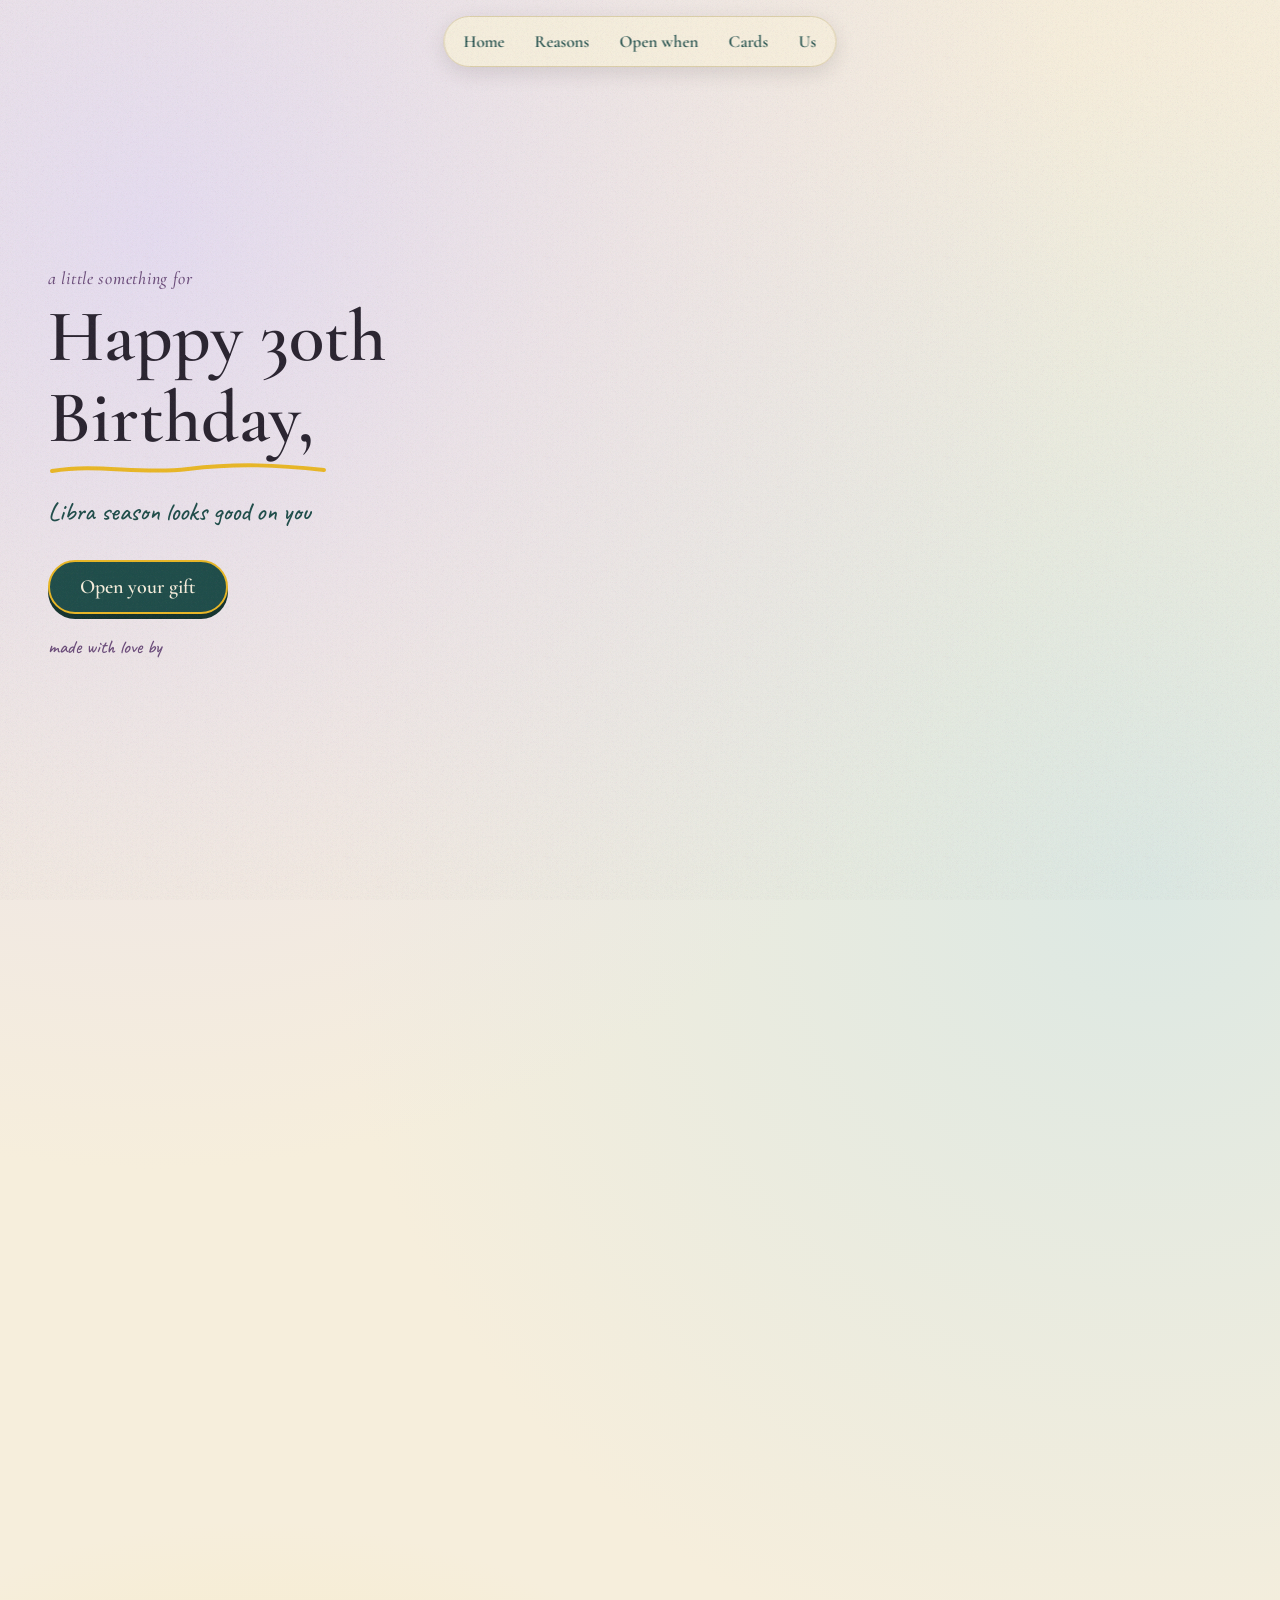
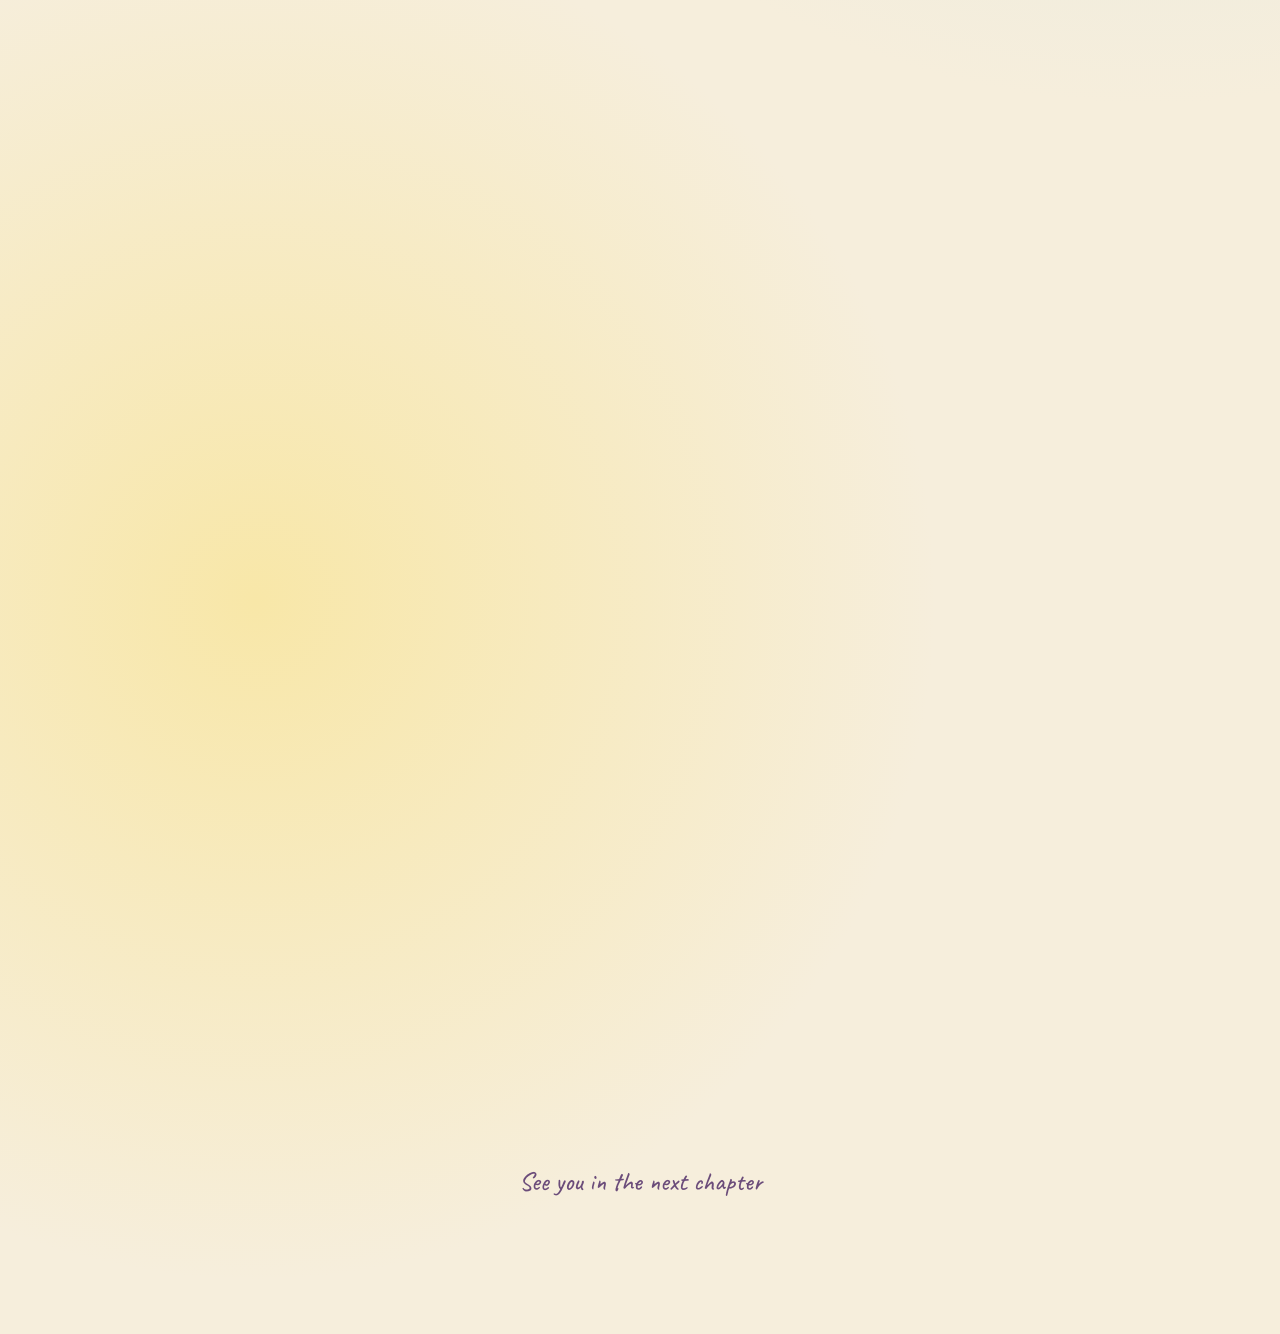
==== index.html @ 6675e7eb "uploaded index.html" ====
<!DOCTYPE html>
<html lang="en"><head><meta charset="utf-8">
<meta name="viewport" content="width=device-width,initial-scale=1,viewport-fit=cover">
<meta name="robots" content="noindex"><title>Happy 30th, Helsie</title>
<link rel="icon" href="data:image/svg+xml,<svg xmlns='http://www.w3.org/2000/svg' viewBox='0 0 10 10'><circle cx='5' cy='5' r='4' fill='%23E9B726'/><circle cx='5' cy='5' r='2' fill='%234a3320'/></svg>">
<link href="https://fonts.googleapis.com/css2?family=Caveat:wght@500;700&family=Cormorant+Garamond:ital,wght@0,500;0,600;1,500;1,600&family=Lora:ital@0;1&display=swap" rel="stylesheet">
<style>
:root{--forest:#1F4D4A;--sage:#7FA8A0;--mist:#DCE8E3;--plum:#6B4C7A;--lilac:#C9B8DA;--gold:#E9B726;--honey:#F3D77A;--parch:#F6EEDC;--ink:#2A2430}
*{box-sizing:border-box;margin:0}html{scroll-behavior:smooth}
body{font:18px/1.65 Lora,serif;color:var(--ink);overflow-x:hidden;background:radial-gradient(circle at 12% 8%,#e5dcf0 0,transparent 32%),radial-gradient(circle at 90% 30%,var(--mist) 0,transparent 35%),radial-gradient(circle at 20% 75%,#f8e7a8 0,transparent 28%),var(--parch)}
body:after{content:"";position:fixed;inset:0;pointer-events:none;z-index:60;opacity:.09;background:url("data:image/svg+xml,%3Csvg xmlns='http://www.w3.org/2000/svg' width='200' height='200'%3E%3Cfilter id='n'%3E%3CfeTurbulence baseFrequency='.8' numOctaves='2'/%3E%3C/filter%3E%3Crect width='200' height='200' filter='url(%23n)'/%3E%3C/svg%3E")}
h1,h2,h3{font-family:'Cormorant Garamond',serif;font-weight:600;line-height:1.1}
.hw{font-family:Caveat,cursive;font-weight:500}
nav{position:fixed;z-index:30;left:50%;transform:translateX(-50%);bottom:max(14px,env(safe-area-inset-bottom));display:flex;gap:2px;padding:5px;border-radius:99px;background:#f6eedcf0;backdrop-filter:blur(8px);border:1px solid #dccfa9;box-shadow:0 6px 20px #2a243022}
nav a{color:var(--forest);text-decoration:none;font:600 17px 'Cormorant Garamond',serif;padding:9px 14px;border-radius:99px;white-space:nowrap}
nav a:hover,nav a:focus-visible{background:var(--forest);color:var(--parch);outline:0}
@media(min-width:900px){nav{bottom:auto;top:16px}}
#top{position:relative;min-height:100dvh;max-width:1300px;margin:auto;padding:24px 24px 90px;display:grid;align-items:center;justify-items:center;text-align:center;overflow:hidden}
#art{height:38dvh;width:100%;order:-1;max-width:420px}#art svg{width:100%;height:100%;overflow:visible}
.txt{max-width:560px}
.cap{font:italic 500 18px 'Cormorant Garamond',serif;color:var(--plum);letter-spacing:.04em}
h1{font-size:clamp(2.1rem,6vw,4.6rem);margin:8px 0 2px}
.nm{display:block;font-style:italic;color:var(--plum);font-size:clamp(3rem,12vw,6.5rem);line-height:1}
.ul{width:min(280px,70%);height:16px;display:block;margin:2px auto 14px}.ul path{stroke:var(--gold);stroke-width:4;fill:none;stroke-linecap:round;stroke-dasharray:1;stroke-dashoffset:1;animation:dr 1.2s 1.6s forwards}
@keyframes dr{to{stroke-dashoffset:0}}
.lib{font-size:26px;color:var(--forest)}.lib svg{width:20px;vertical-align:-3px}
.btn{margin-top:26px;font:600 20px 'Cormorant Garamond',serif;background:var(--forest);color:var(--parch);border:2px solid var(--gold);border-radius:99px;padding:13px 30px;cursor:pointer;box-shadow:0 5px 0 #14332f;animation:br 3s 3s infinite}
.btn:hover{transform:translateY(-2px)}@keyframes br{50%{transform:scale(1.04)}}
.by{margin-top:18px;font-size:19px;color:var(--plum)}
@media(min-width:900px){#top{grid-template-columns:1fr 1.25fr;text-align:left;justify-items:start;padding:70px 48px 40px;gap:20px}.txt{justify-self:center}#art{order:2;height:80dvh;max-width:none}.ul{margin-left:0}}
.fu{animation:fu .9s var(--d,0s) both}@keyframes fu{from{opacity:0;transform:translateY(18px)}}
.pop{transform-box:fill-box;transform-origin:center;animation:pp .9s cubic-bezier(.3,1.5,.5,1) var(--d,0s) both}@keyframes pp{from{transform:scale(0) rotate(-40deg)}}
.sw{transform-box:fill-box;transform-origin:50% 100%;animation:sw var(--t,5s) ease-in-out var(--d2,0s) infinite alternate}@keyframes sw{from{transform:rotate(-3deg)}to{transform:rotate(3deg)}}
.ff,.pt{position:absolute;pointer-events:none}.ff{width:7px;height:7px;border-radius:50%;background:var(--gold);box-shadow:0 0 12px 4px #f3d77a;animation:ff var(--t) ease-in-out infinite}
@keyframes ff{0%,100%{transform:translate(0,0);opacity:.2}50%{transform:translate(var(--x),-60px);opacity:1}}
.pt{top:-30px;width:14px;height:14px;border-radius:50% 0;background:var(--c);animation:fl var(--t) linear var(--d) infinite}@keyframes fl{to{transform:translate(60px,110dvh) rotate(500deg)}}
section{max-width:1100px;margin:auto;padding:90px 20px 40px;scroll-margin-top:60px}
h2{font-size:clamp(2.2rem,5vw,3.6rem);text-align:center}.sub{text-align:center;color:var(--plum);margin:6px 0 30px;font-style:italic}
.rv{opacity:0;transform:translateY(20px);transition:.8s}.rv.on{opacity:1;transform:none}
.card{position:relative;background:#fbf5e6;border:1.5px solid var(--gold);border-radius:18px;box-shadow:0 8px 24px #2a243020;outline:1px dashed #6b4c7a55;outline-offset:-8px;padding:26px}
.tp:before{content:"";position:absolute;top:-11px;left:50%;width:90px;height:22px;background:#f3d77abf;transform:translateX(-50%) rotate(-3deg)}
#grid{display:grid;grid-template-columns:repeat(auto-fill,minmax(64px,1fr));gap:8px;max-width:760px;margin:auto}
.fl{position:relative;aspect-ratio:1;border:0;background:none;cursor:pointer;border-radius:50%;transition:.3s}
.fl:hover{transform:scale(1.12) rotate(6deg)}.fl svg{width:100%;height:100%;overflow:visible}
.fl i{position:absolute;right:2px;bottom:2px;font:600 12px Lora;font-style:normal;background:var(--forest);color:var(--parch);border-radius:50%;width:22px;height:22px;display:grid;place-items:center}
.fl.o{box-shadow:0 0 0 3px var(--gold);background:#f3d77a55}.gem svg{filter:drop-shadow(0 0 5px #c9b8da)}
.bar{max-width:420px;height:8px;border-radius:9px;background:#e2d6b6;margin:8px auto 28px;overflow:hidden}.bar b{display:block;height:100%;width:0;background:linear-gradient(90deg,var(--sage),var(--gold));transition:.5s}
.pr{text-align:center;font-size:24px;color:var(--forest)}
#env{display:grid;grid-template-columns:1fr 1fr;gap:22px 16px}@media(min-width:800px){#env{grid-template-columns:repeat(3,1fr);gap:30px}}
.env{position:relative;min-height:170px;border:1px solid #0002;border-radius:6px;padding:62px 12px 14px;background:var(--c);cursor:pointer;font:500 23px/1.15 Caveat;color:var(--ink);transform:rotate(var(--r));transition:.3s;box-shadow:0 6px 16px #2a243024}
.env:hover{transform:rotate(0) translateY(-5px)}.env:before{content:"";position:absolute;left:0;right:0;top:0;height:56px;background:#0000000d;clip-path:polygon(0 0,100% 0,50% 100%)}
.env em{position:absolute;left:50%;top:30px;width:34px;height:34px;margin-left:-17px;border-radius:50%;background:radial-gradient(#f0c94a,#b98a10);display:grid;place-items:center;box-shadow:0 2px 5px #0004}.env em svg{width:20px}
.env.o:after{content:"✓";position:absolute;right:10px;bottom:6px;color:var(--forest)}.env.wd{grid-column:1/-1;min-height:140px;font-size:28px}
.deck{display:flex;gap:16px;overflow-x:auto;scroll-snap-type:x mandatory;padding:10px 4px 20px}.t{flex:0 0 min(76vw,260px);height:430px;perspective:1000px;scroll-snap-align:center;cursor:pointer}
@media(min-width:1000px){.deck{display:grid;grid-template-columns:repeat(5,1fr);overflow:visible}.t:hover{transform:translateY(-8px)}}
.t{transition:.3s}.ti{position:relative;width:100%;height:100%;transition:transform .9s;transform-style:preserve-3d}.t.f .ti{transform:rotateY(180deg)}
.fa,.ba{position:absolute;inset:0;border-radius:16px;backface-visibility:hidden;display:flex;flex-direction:column;align-items:center;justify-content:center;text-align:center;padding:22px;border:2px solid var(--gold);box-shadow:0 10px 24px #2a243030}
.ba{background:var(--forest);color:var(--honey);outline:1px solid #e9b72688;outline-offset:-10px}.ba svg{width:110px}.fa{background:#fbf5e6;transform:rotateY(180deg)}
.fa small{font:italic 500 18px 'Cormorant Garamond';color:var(--plum)}.fa svg{width:96px;margin:10px 0}.fa h3{font-size:28px;color:var(--forest)}.fa p{font-size:16px;font-style:italic;margin-top:8px;line-height:1.5}
.bento{display:grid;gap:22px}@media(min-width:900px){.bento{grid-template-columns:1fr 1fr}.wide{grid-column:1/-1}}
.big{font:600 clamp(3.4rem,10vw,5rem)/1 'Cormorant Garamond';color:var(--plum)}
.st{display:grid;grid-template-columns:1fr 1fr;gap:14px}.st div{background:var(--mist);border-radius:12px;padding:14px;font-size:16px;line-height:1.4;transform:rotate(var(--r))}.st b{display:block;font:600 28px 'Cormorant Garamond';color:var(--forest)}
.tl{display:flex;align-items:flex-start;gap:12px;margin:12px 0}.tl svg{width:34px;flex:none}
.rec{display:flex;gap:20px;align-items:center}.vin{width:110px;height:110px;flex:none;border-radius:50%;background:radial-gradient(circle,var(--gold) 0 18%,#2a2430 19% 100%);box-shadow:0 0 0 4px #14332f;animation:sp 6s linear infinite}@keyframes sp{to{transform:rotate(360deg)}}
.fin{font-size:30px;line-height:1.35;color:var(--forest)}
.bd{position:fixed;inset:0;z-index:70;background:#2a243088;display:none;align-items:flex-end;justify-content:center}.bd.on{display:flex}
.sh{width:100%;max-width:560px;max-height:82dvh;overflow:auto;border-radius:22px 22px 0 0;animation:fu .4s;text-align:center;padding:34px 28px 30px}
@media(min-width:800px){.bd{align-items:center}.sh{border-radius:22px}}
.sh small{display:block;font:500 24px Caveat;color:var(--plum)}.sh p{font:600 clamp(1.5rem,4vw,2rem)/1.3 'Cormorant Garamond'}.sh .hw{font-size:28px;line-height:1.35}
.x{position:absolute;top:8px;right:12px;border:0;background:none;font-size:28px;cursor:pointer;color:var(--forest)}
.bp{position:fixed;z-index:80;width:12px;height:12px;border-radius:50% 0;pointer-events:none}
footer{text-align:center;padding:50px 20px 130px;color:var(--plum)}
button:focus-visible{outline:3px solid var(--plum);outline-offset:3px}
@media(prefers-reduced-motion:reduce){*{animation:none!important;transition:none!important}.ul path{stroke-dashoffset:0}}
</style></head><body>
<svg width="0" height="0" style="position:absolute"><defs id="df"></defs></svg>
<nav><a href="#top">Home</a><a href="#reasons">Reasons</a><a href="#open">Open when</a><a href="#cards">Cards</a><a href="#us">Us</a></nav>
<header id="top"><div id="art"></div><div class="txt">
<p class="cap fu" style="--d:1.2s">a little something for</p>
<h1 class="fu" style="--d:1.4s">Happy 30th Birthday,<span class="nm" id="nm"></span></h1>
<svg class="ul fu" style="--d:1.5s" viewBox="0 0 280 16"><path pathLength="1" d="M4 10C50 2 90 14 140 8S230 4 276 9"/></svg>
<p class="hw lib fu" style="--d:1.8s">Libra season looks good on you <svg viewBox="-50 -50 100 100"><use href="#sc" x="-50" y="-50" width="100" height="100"/></svg></p>
<button class="btn fu" style="--d:2.1s" id="go">Open your gift</button>
<p class="hw by fu" style="--d:2.4s">made with love by <span id="by"></span></p></div></header>

<section id="reasons" class="rv"><h2>30 reasons you're my favourite person</h2><p class="sub">Tap a flower. Somewhere in the garden, three little gems are hiding.</p>
<p class="pr hw" id="prog">0 of 30 found</p><div class="bar"><b id="pb"></b></div><div id="grid"></div></section>
<section id="open" class="rv"><h2>Open when…</h2><p class="sub">Little letters for different kinds of days.</p><div id="env"></div></section>
<section id="cards" class="rv"><h2>Your Libra birthday reading</h2><p class="sub">Tap a card to turn it over.</p><div class="deck" id="deck"></div></section>
<section id="us" class="rv"><h2>Us, in numbers</h2><p class="sub">A small scrapbook of how we got here.</p><div class="bento">
<div class="card tp"><p>We first spoke</p><div class="big"><span id="days">0</span></div><p>days ago</p></div>
<div class="card tp"><h3>Our story so far</h3>
<div class="tl"><svg viewBox="-50 -50 100 100"><use href="#opal" x="-50" y="-50" width="100" height="100"/></svg><p><b>Aug 4:</b> Day 1, we first spoke</p></div>
<div class="tl"><svg viewBox="-50 -50 100 100"><use href="#tour" x="-50" y="-50" width="100" height="100"/></svg><p><b>Jul 31:</b> Literally best friends</p></div></div>
<div class="card wide"><div class="st"><div style="--r:-1.5deg"><b id="hrs"></b>hours apart</div><div style="--r:1.5deg"><b>0</b>miles between us</div><div style="--r:1deg"><b>Too many</b>inside jokes to count</div><div style="--r:-1deg"><b>100%</b>likelihood we're best friends</div></div></div>
<div class="card tp"><h3>A song that reminds me of you</h3><div class="rec"><div class="vin"></div><a class="btn" id="sg" target="_blank" rel="noopener" style="text-decoration:none;margin:0;animation:none;display:inline-block">Play it</a></div></div>
<div class="card tp"><p class="hw fin" id="fm"></p></div></div></section>
<footer><p class="hw" style="font-size:26px">See you in the next chapter</p></footer>
<div class="bd" id="bd"><div class="card sh" id="sh"></div></div>

<script>
const C={friend:'Helsie',you:'Raven',met:'2025-08-04',hours:'X',song:'https://open.spotify.com/',
reasons:[`You understand my moods before I've even finished typing.`,`We've barely gone a day without talking, and I never get tired of it.`,`You make "I can't decide" sound like a personality trait, and honestly it's iconic.`,`You're the first person I want to tell everything to.`,`You turned a random online friendship into my favourite part of the day.`,`You will always have an opinion on a wine, even if you can't pick a restaurant.`,`You're spontaneous in the best way, the plans are chaos and somehow always fun.`,`You let me rant about people on moa twt without ever judging me (you join in).`,`You treat TXT news like breaking headlines, and so do I.`,`You've sat through my Taylor Swift theories and added your own.`,`You hype GD like he's your personal friend, and I love that energy.`,`You make every sweet treat feel like a celebration.`,`You show up as the same you every single day.`,`You're so bright that a bad day feels smaller around you.`,`You know when to be funny and when to just listen.`,`You make fall feel even cozier and Christmas feel earlier.`,`You're the reason I check my phone with a smile.`,`You give the best "no, you're right, they're wrong" support.`,`Shopping with you (even virtually) is a sport and you're the champion.`,`You celebrate my small wins like they're big ones.`,`You remember the little things I say.`,`You make me laugh when I'm trying to be serious.`,`You never made me feel like too much.`,`You're loyal in a way that's rare, online or offline.`,`You're proof that distance is just a number.`,`You're the friend who'd say "I'm in" before hearing the plan.`,`You love hard and it shows in everything you do.`,`You make me feel like I belong.`,`Every version of you, decisive or not, is my favourite.`,`You turned 30, and I'm so glad I get to know you at this age and every one after.`],
gems:[['opal','Fun fact: the first message you ever sent me changed my whole year.'],['tour','If you\'re reading this, you\'re probably holding a glass of wine. Cheers to you.'],['lapis','Whatever 30 looks like, I\'m still here, still texting, still yours.']],
env:[['Open when you need a laugh','Imagine us roasting someone on moa twt at 2am. Now imagine that someone reads it. You\'re welcome.'],['Open when you miss me','I\'m one message away, always. Send me a random thought, I\'ll reply with ten.'],['Open when you feel like giving up','You\'ve gotten through every hard day so far. Take a sip of something nice, breathe, and let me hype you up until you remember who you are.'],['Open on a bad day','Put on a Taylor Swift album, get a sweet treat, and tell me everything. I\'ll be right here.'],['Open when you can\'t sleep','Same. Text me. We\'ll solve nothing, but we\'ll laugh.'],['Open on your birthday','Happy 30th! You\'re getting wine, sweet treats, and a whole lot of love from me. Make a wish, and for once, decide quickly. (Okay, you have until midnight.)']],
tarot:[['I','sf','The Sunflower','You turn towards the light and bring everyone with you.'],['II','sc','The Scales','You balance every opinion, every craving, every outfit, and somehow decide nothing. We love you for it.'],['III','opal','The Opal','Rare, shimmering, and different from every angle. There\'s only one of you.'],['IV','moon','The Night Owl','The one who\'s always online when I need her, with the best late-night takes.'],['V','tour','The Best Friend','The final card. It doesn\'t need a description, you already know.']],
final:'Happy 30th birthday! Thank you for being the person who gets my moods, my rants, my fandom brain and my random 3am thoughts. I don\'t know what I did to deserve a friend like you, but I\'m so glad I said hi. Here\'s to fall, Christmas, good wine, sweet treats, and many more years of chaos with you. Love, '+'Raven'};
const $=s=>document.querySelector(s),R=(a,b)=>a+Math.random()*(b-a);
// ---- artwork symbols
let p='',q='',d='',m='',c='';
for(let i=0;i<24;i++)p+=`<path d="M0-30C15-46 13-82 0-97C-13-82-15-46 0-30Z" fill="url(#g1)" stroke="#C28E0E" stroke-width="1" transform="rotate(${i*15})"/>`;
for(let i=0;i<16;i++)q+=`<path d="M0-26C11-38 10-64 0-74C-10-64-11-38 0-26Z" fill="url(#g2)" transform="rotate(${i*22.5+11})"/>`;
for(let n=1;n<120;n++){let r=2.9*Math.sqrt(n);if(r<32)d+=`<circle cx="${r*Math.cos(n*2.39996)}" cy="${r*Math.sin(n*2.39996)}" r="1.5" fill="${n%3?'#1f130a':'#a8814a'}"/>`}
[[14,60,19],[11,42,17],[8,24,15],[5,8,13]].forEach(([k,r,s],j)=>{for(let i=0;i<k;i++){let a=i/k*6.283+j;m+=`<circle cx="${r*Math.cos(a)}" cy="${r*Math.sin(a)}" r="${s}" fill="${['#F0A21A','#E9B726','#D98A00','#F7C948'][(i+j)%4]}" stroke="#b86e00" stroke-width=".6"/>`}});
for(let i=0;i<8;i++)c+=`<path d="M0-8C-26-30-22-70-8-82L0-74L8-82C22-70 26-30 0-8Z" fill="url(#g3)" stroke="#a58bc4" stroke-width="1" transform="rotate(${i*45})"/>`;
$('#df').innerHTML=`<linearGradient id="g1" x1="0" y1="1" x2="0" y2="0"><stop offset="0" stop-color="#F3D77A"/><stop offset="1" stop-color="#E9B726"/></linearGradient><linearGradient id="g2" x1="0" y1="1" x2="0" y2="0"><stop offset="0" stop-color="#E9B726"/><stop offset="1" stop-color="#D99A00"/></linearGradient><linearGradient id="g3" x1="0" y1="1" x2="0" y2="0"><stop offset="0" stop-color="#E7D9F5"/><stop offset="1" stop-color="#C9B8DA"/></linearGradient><radialGradient id="g4"><stop offset="0" stop-color="#6B4A2B"/><stop offset="1" stop-color="#3D2A17"/></radialGradient>
<linearGradient id="go" x1="0" y1="0" x2="1" y2="1"><stop offset="0" stop-color="#fff"/><stop offset=".5" stop-color="#bfe9e2"/><stop offset="1" stop-color="#e3c9f0"/></linearGradient><linearGradient id="gt" x1="0" y1="0" x2="1" y2="1"><stop offset="0" stop-color="#ffd0e0"/><stop offset="1" stop-color="#d9578a"/></linearGradient><linearGradient id="gl" x1="0" y1="0" x2="1" y2="1"><stop offset="0" stop-color="#7d8cf0"/><stop offset="1" stop-color="#3b2a8c"/></linearGradient>
<symbol id="sf" viewBox="-100 -100 200 200" overflow="visible"><circle r="98" fill="#0002" transform="translate(4 6)" opacity=".25"/>${p}${q}<circle r="35" fill="url(#g4)"/>${d}</symbol>
<symbol id="mg" viewBox="-100 -100 200 200" overflow="visible">${m}</symbol>
<symbol id="cs" viewBox="-100 -100 200 200" overflow="visible">${c}<circle r="13" fill="#E9B726"/><circle r="6" fill="#c98f0a"/></symbol>
<symbol id="opal" viewBox="-50 -50 100 100" overflow="visible"><polygon points="0,-42 36,-21 36,21 0,42 -36,21 -36,-21" fill="url(#go)" stroke="#9bb" stroke-width="2"/><path d="M0-42V42M-36-21L36 21M36-21L-36 21" stroke="#fff" stroke-opacity=".7"/><circle cx="-10" cy="-8" r="4" fill="#f9a8d4" opacity=".7"/></symbol>
<symbol id="tour" viewBox="-50 -50 100 100" overflow="visible"><polygon points="0,-44 40,-10 0,44 -40,-10" fill="url(#gt)" stroke="#b03d6b" stroke-width="2"/><path d="M-40-10H40M0-44L-14-10L0 44L14-10Z" stroke="#fff" stroke-opacity=".6" fill="none"/></symbol>
<symbol id="lapis" viewBox="-50 -50 100 100" overflow="visible"><polygon points="-30,-30 30,-30 44,0 0,44 -44,0" fill="url(#gl)" stroke="#2a1d6b" stroke-width="2"/><path d="M-44 0H44M-30-30L-14 0L0 44L14 0L30-30" stroke="#fff" stroke-opacity=".5" fill="none"/></symbol>
<symbol id="sc" viewBox="-50 -50 100 100" overflow="visible"><path d="M0-38V34M-26 34H26M-36-26H36M-36-26L-48 4H-24ZM36-26L24 4H48Z" stroke="#E9B726" stroke-width="4" fill="none" stroke-linejoin="round" stroke-linecap="round"/></symbol>
<symbol id="moon" viewBox="-50 -50 100 100" overflow="visible"><path d="M12-40A40 40 0 1 0 40 22A32 32 0 1 1 12-40Z" fill="#F3D77A" stroke="#C28E0E" stroke-width="2"/></symbol>`;
const ic=(id,v=100)=>`<svg viewBox="-${v} -${v} ${2*v} ${2*v}"><use href="#${id}" x="-${v}" y="-${v}" width="${2*v}" height="${2*v}"/></svg>`;
// ---- text
$('#nm').textContent=C.friend;$('#by').textContent=C.you;$('#hrs').textContent=C.hours;$('#fm').textContent=C.final;$('#sg').href=C.song;document.title='Happy 30th, '+C.friend;
// ---- hero bouquet
let lv='',st='',fl='';
[[-78,1.05],[-58,1.25],[-38,1.45],[-18,1.5],[18,1.5],[38,1.45],[58,1.25],[78,1.05],[-48,.9],[48,.9]].forEach(([a,s],i)=>lv+=`<g transform="translate(250 495) rotate(${a}) scale(${s})"><g class="pop sw" style="--d:${.2+i*.05}s;--t:${5+i%3}s"><path d="M0 0C24-34 24-80 0-125C-24-80-24-34 0 0Z" fill="${['#1F4D4A','#2d6a63','#7FA8A0'][i%3]}"/><path d="M0 0V-115" stroke="#DCE8E3" stroke-opacity=".55" stroke-width="2"/></g></g>`);
const F=[['sf',250,215,215],['sf',120,300,150],['sf',385,310,160],['mg',165,105,100],['mg',345,100,96],['cs',58,205,100],['cs',445,205,104],['cs',250,62,90],['opal',215,395,46],['tour',292,400,44]];
F.forEach(([t,x,y,s],i)=>{if(i<8)st+=`<path d="M250 500Q${(250+x)/2} ${(y+500)/2} ${x} ${y}" stroke="#1F4D4A" stroke-width="5" fill="none"/>`;fl+=`<g transform="translate(${x} ${y}) scale(${s/200})"><g class="pop" style="--d:${.5+i*.13}s"><g class="sw" style="--t:${4+i%4}s;--d2:${-i}s"><use href="#${t}" x="-100" y="-100" width="200" height="200"/></g></g></g>`});
$('#art').innerHTML=`<svg viewBox="0 0 500 520">${st}${lv}${fl}<g transform="translate(450 40)"><use href="#moon" x="-24" y="-24" width="48" height="48"/></g></svg>`;
const top=$('#top');
for(let i=0;i<14;i++){let e=document.createElement('i');e.className='ff';e.style.cssText=`left:${R(3,97)}%;top:${R(8,92)}%;--t:${R(4,9)}s;--x:${R(-30,30)}px;animation-delay:${-R(0,8)}s`;top.append(e)}
for(let i=0;i<8;i++){let e=document.createElement('i');e.className='pt';e.style.cssText=`left:${R(2,98)}%;--t:${R(11,19)}s;--d:${-R(0,14)}s;--c:${['#E9B726','#F0A21A','#C9B8DA'][i%3]}`;top.append(e)}
addEventListener('mousemove',e=>{$('#art').style.transform=`translate(${(e.clientX/innerWidth-.5)*-16}px,${(e.clientY/innerHeight-.5)*-10}px)`});
// ---- modal + petals
const bd=$('#bd'),sh=$('#sh');
function show(h){sh.innerHTML='<button class="x" aria-label="Close">×</button>'+h;bd.classList.add('on');sh.querySelector('.x').focus()}
bd.onclick=e=>{if(e.target===bd||e.target.classList.contains('x'))bd.classList.remove('on')};addEventListener('keydown',e=>e.key=='Escape'&&bd.classList.remove('on'));
function burst(x,y,n=16){for(let i=0;i<n;i++){let e=document.createElement('i');e.className='bp';e.style.cssText=`left:${x}px;top:${y}px;background:${['#E9B726','#C9B8DA','#7FA8A0','#F0A21A'][i%4]}`;document.body.append(e);let a=R(0,6.28),r=R(60,150);e.animate([{transform:'none',opacity:1},{transform:`translate(${Math.cos(a)*r}px,${Math.sin(a)*r+70}px) rotate(${R(200,600)}deg)`,opacity:0}],{duration:1200,easing:'cubic-bezier(.2,.8,.3,1)'}).onfinish=()=>e.remove()}}
const mid=el=>{let b=el.getBoundingClientRect();return[b.left+b.width/2,b.top+b.height/2]};
$('#go').onclick=e=>{burst(...mid(e.target),30);setTimeout(()=>$('#reasons').scrollIntoView(),500)};
// ---- reasons
const opened=new Set;let n=0,gi=0,gf=0;
for(let i=0;i<33;i++){let b=document.createElement('button');b.className='fl';
if([8,19,27].includes(i)){let g=C.gems[gi++];b.classList.add('gem');b.setAttribute('aria-label','Hidden gem');b.innerHTML=ic(g[0],50);b.onclick=()=>{if(!b.classList.contains('o')){b.classList.add('o');gf++}burst(...mid(b),28);show(`<small>Secret gem found (${gf} of 3)</small><p>${g[1]}</p>${gf==3?'<p class="hw" style="margin-top:14px">You found all the secrets, of course you did.</p>':''}`)}}
else{let k=n++;b.setAttribute('aria-label','Reason '+(k+1));b.innerHTML=ic(['sf','mg','cs'][k%3])+`<i>${k+1}</i>`;b.onclick=()=>{b.classList.add('o');opened.add(k);$('#prog').textContent=opened.size+' of 30 found';$('#pb').style.width=opened.size/30*100+'%';burst(...mid(b),12);show(`<small>Reason ${k+1}</small><p>${C.reasons[k]}</p>${opened.size==30?'<p class="hw" style="margin-top:16px">You read all 30. That\'s 30 years, 30 reasons, 1 you.</p>':''}`)}}
$('#grid').append(b)}
// ---- envelopes
const cl=['#e4daf0','#dcebe6','#fbefc4'];
C.env.forEach(([t,msg],i)=>{let b=document.createElement('button');b.className='env'+(i==5?' wd':'');b.style.cssText=`--c:${cl[i%3]};--r:${[-1.5,1.2,-.8,1.6,-1.2,0][i]}deg`;b.innerHTML=`<em>${ic(['sf','opal','tour','sc','moon','sf'][i]=='sc'?'sc':['sf','opal','tour','sc','moon','sf'][i],i%5==3||i==4?50:100).replace('<svg','<svg')}</em>${t}`;
b.onclick=()=>{b.classList.add('o');burst(...mid(b),i==5?36:14);show(`<small>${t}</small><p class="hw" style="font-size:30px;font-weight:500;line-height:1.3">${msg}</p>`)};$('#env').append(b)});
// ---- tarot
C.tarot.forEach(([nu,sy,t,l])=>{let e=document.createElement('div');e.className='t';e.tabIndex=0;e.innerHTML=`<div class="ti"><div class="ba">${ic('sf')}<p class="hw" style="font-size:24px;margin-top:10px">♎</p></div><div class="fa"><small>${nu}</small>${ic(sy,sy=='sf'?100:50)}<h3>${t}</h3><p>${l}</p></div></div>`;e.onclick=()=>e.classList.toggle('f');e.onkeydown=k=>(k.key=='Enter'||k.key==' ')&&e.click();$('#deck').append(e)});
// ---- reveal + counter
const D=Math.max(0,Math.floor((Date.now()-new Date(C.met))/864e5));
new IntersectionObserver((es,o)=>es.forEach(x=>{if(x.isIntersecting){x.target.classList.add('on');if(x.target.id=='us'){let t0=performance.now();(function f(t){let k=Math.min(1,(t-t0)/1600);$('#days').textContent=Math.round(D*k);k<1&&requestAnimationFrame(f)})(t0)}o.unobserve(x.target)}}),{threshold:.12}).observe&&document.querySelectorAll('.rv').forEach(function(el){window._io=window._io||new IntersectionObserver((es,o)=>es.forEach(x=>{if(x.isIntersecting){x.target.classList.add('on');if(x.target.id=='us'){let t0=performance.now();(function f(t){let k=Math.min(1,(t-t0)/1600);$('#days').textContent=Math.round(D*k);k<1&&requestAnimationFrame(f)})(t0)}o.unobserve(x.target)}}),{threshold:.1});window._io.observe(el)});
</script></body></html>
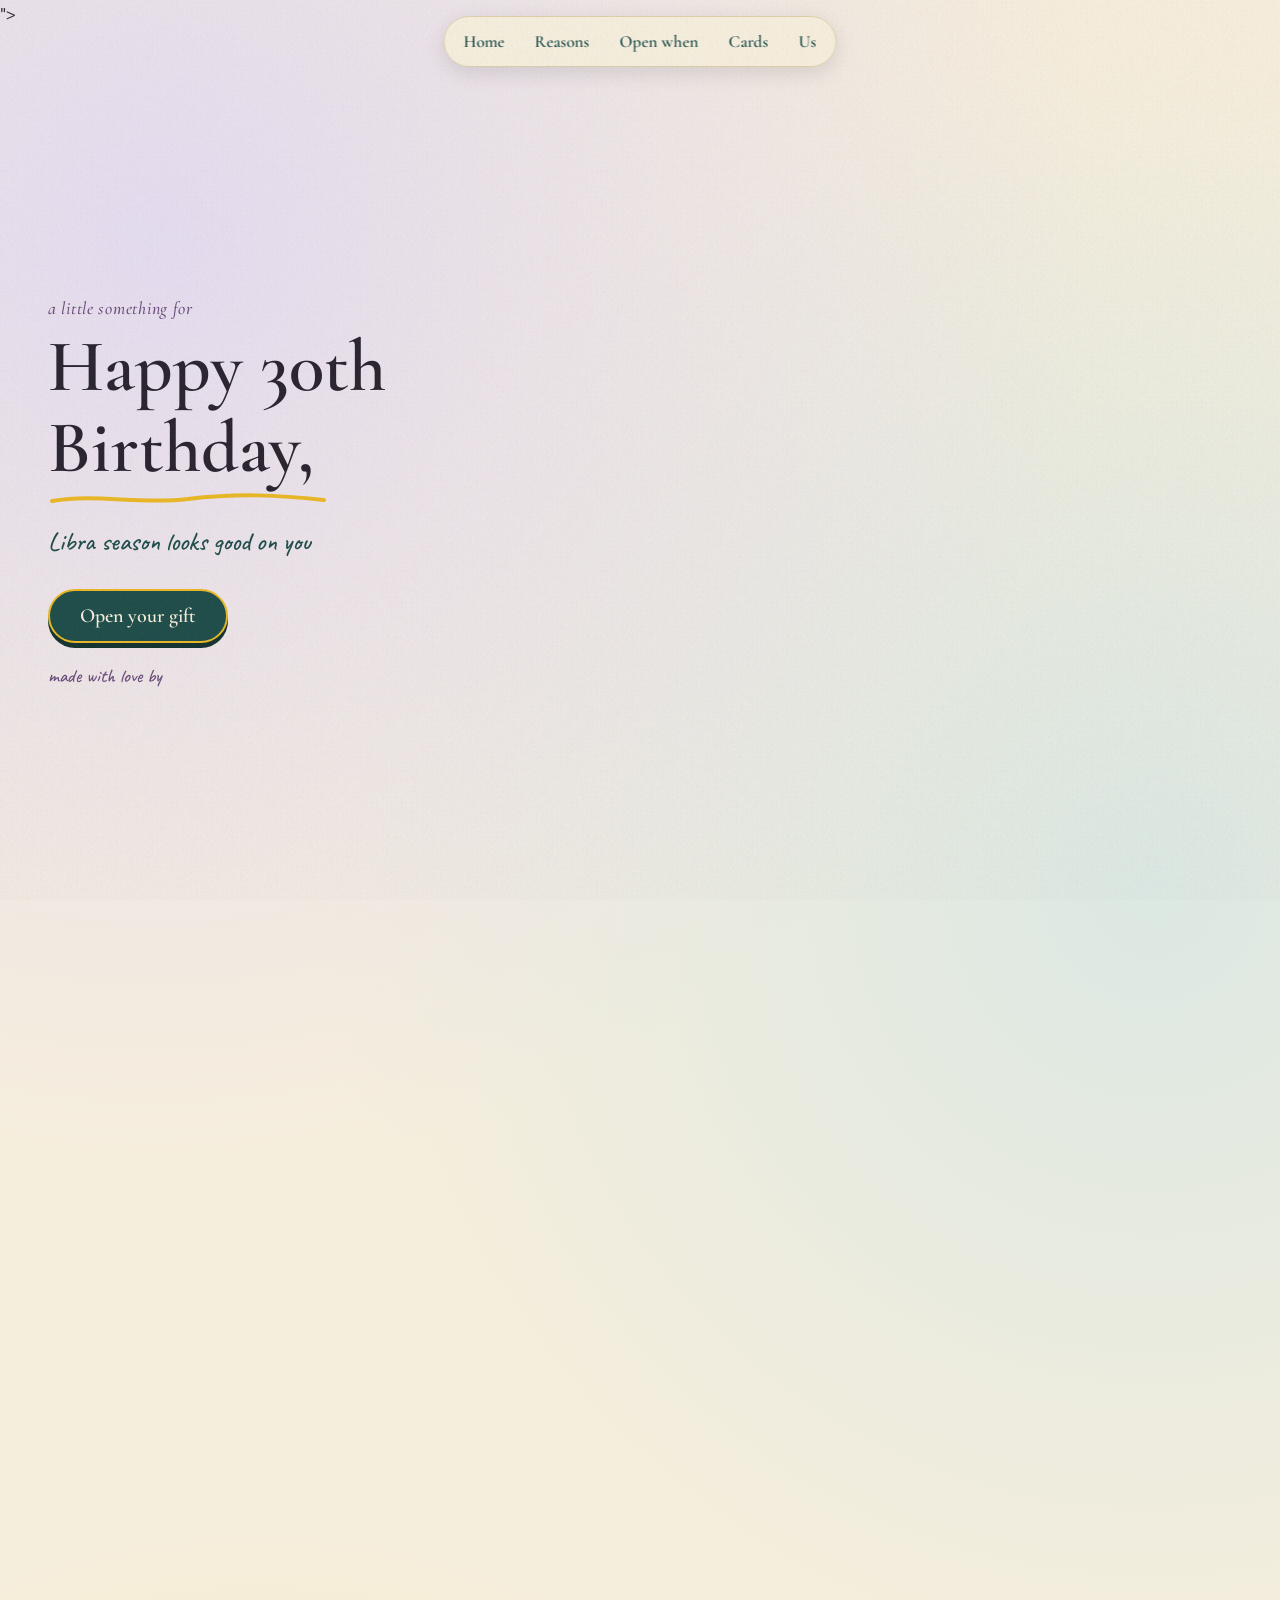
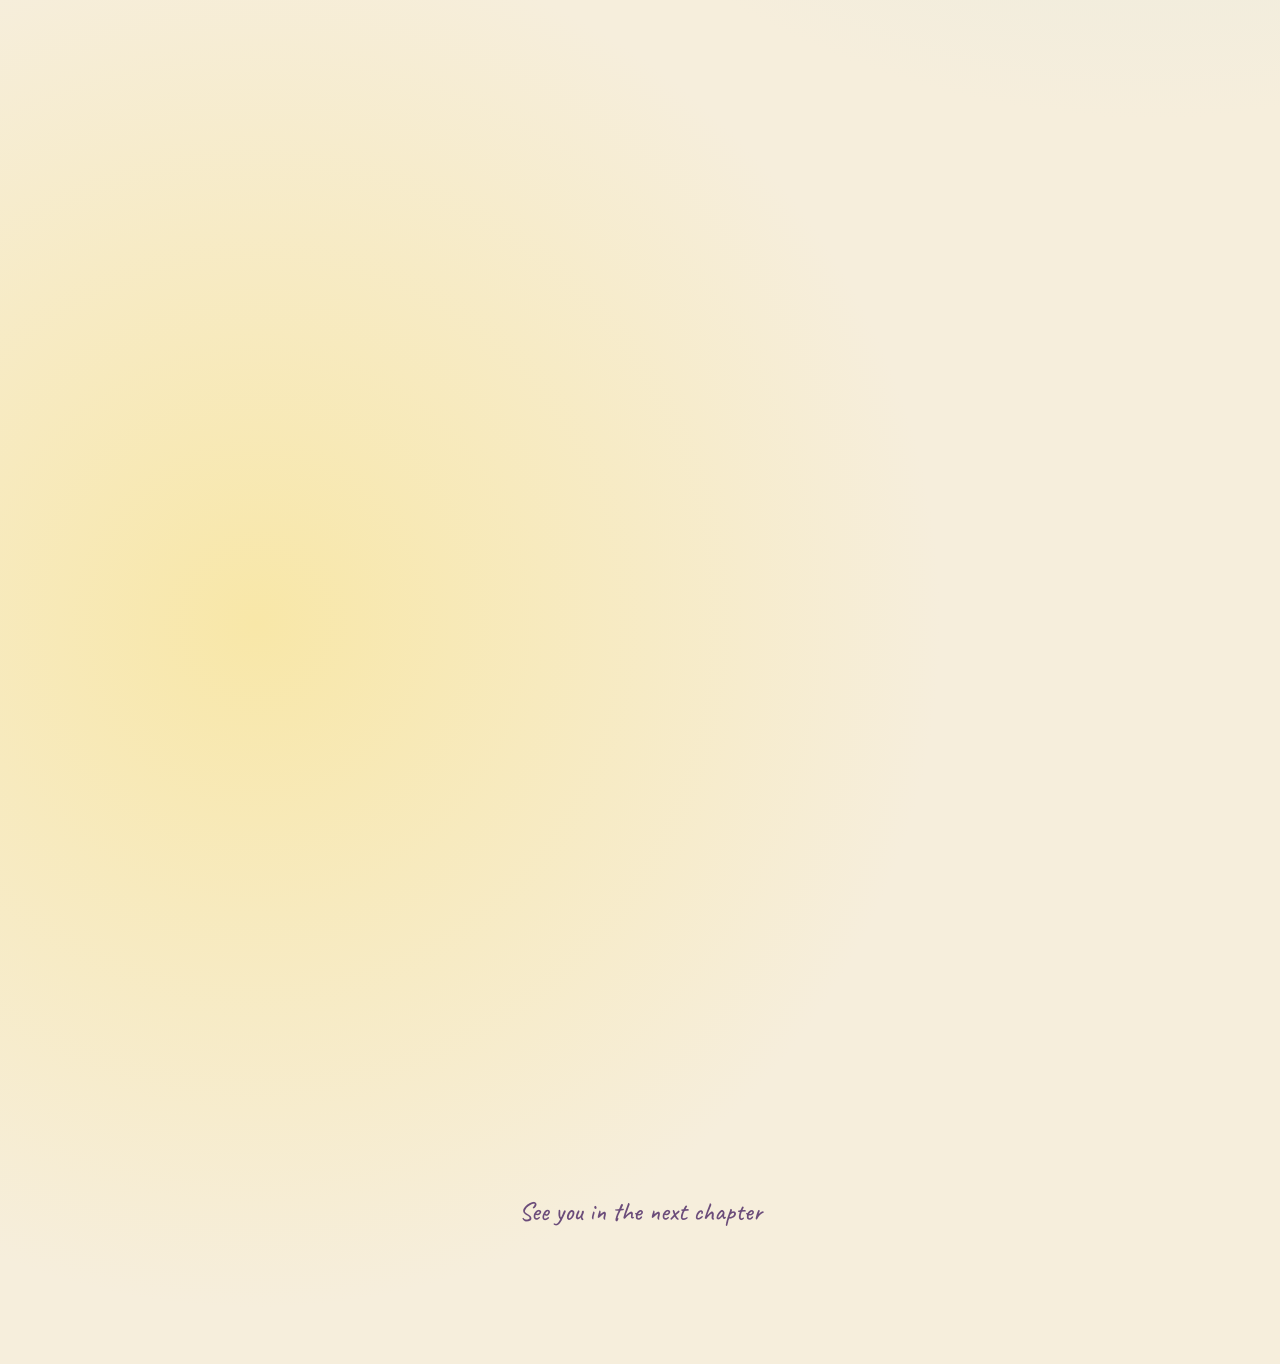
==== commit ffa76057: "Add files via upload" ====
--- a/index.html
+++ b/index.html
@@ -2,7 +2,7 @@
 <html lang="en"><head><meta charset="utf-8">
 <meta name="viewport" content="width=device-width,initial-scale=1,viewport-fit=cover">
 <meta name="robots" content="noindex"><title>Happy 30th, Helsie</title>
-<link rel="icon" href="data:image/svg+xml,<svg xmlns='http://www.w3.org/2000/svg' viewBox='0 0 10 10'><circle cx='5' cy='5' r='4' fill='%23E9B726'/><circle cx='5' cy='5' r='2' fill='%234a3320'/></svg>">
+<link rel="icon" href="/favicon.svg" type="image/svg+xml"><meta name="theme-color" content="#F6EEDC"><meta name="description" content="A little something for a very special birthday."><meta property="og:title" content="Happy 30th Birthday!"><meta property="og:description" content="Open your gift."><meta property="og:type" content="website"><circle cx='5' cy='5' r='4' fill='%23E9B726'/><circle cx='5' cy='5' r='2' fill='%234a3320'/></svg>">
 <link href="https://fonts.googleapis.com/css2?family=Caveat:wght@500;700&family=Cormorant+Garamond:ital,wght@0,500;0,600;1,500;1,600&family=Lora:ital@0;1&display=swap" rel="stylesheet">
 <style>
 :root{--forest:#1F4D4A;--sage:#7FA8A0;--mist:#DCE8E3;--plum:#6B4C7A;--lilac:#C9B8DA;--gold:#E9B726;--honey:#F3D77A;--parch:#F6EEDC;--ink:#2A2430}
@@ -157,5 +157,6 @@
 C.tarot.forEach(([nu,sy,t,l])=>{let e=document.createElement('div');e.className='t';e.tabIndex=0;e.innerHTML=`<div class="ti"><div class="ba">${ic('sf')}<p class="hw" style="font-size:24px;margin-top:10px">♎</p></div><div class="fa"><small>${nu}</small>${ic(sy,sy=='sf'?100:50)}<h3>${t}</h3><p>${l}</p></div></div>`;e.onclick=()=>e.classList.toggle('f');e.onkeydown=k=>(k.key=='Enter'||k.key==' ')&&e.click();$('#deck').append(e)});
 // ---- reveal + counter
 const D=Math.max(0,Math.floor((Date.now()-new Date(C.met))/864e5));
-new IntersectionObserver((es,o)=>es.forEach(x=>{if(x.isIntersecting){x.target.classList.add('on');if(x.target.id=='us'){let t0=performance.now();(function f(t){let k=Math.min(1,(t-t0)/1600);$('#days').textContent=Math.round(D*k);k<1&&requestAnimationFrame(f)})(t0)}o.unobserve(x.target)}}),{threshold:.12}).observe&&document.querySelectorAll('.rv').forEach(function(el){window._io=window._io||new IntersectionObserver((es,o)=>es.forEach(x=>{if(x.isIntersecting){x.target.classList.add('on');if(x.target.id=='us'){let t0=performance.now();(function f(t){let k=Math.min(1,(t-t0)/1600);$('#days').textContent=Math.round(D*k);k<1&&requestAnimationFrame(f)})(t0)}o.unobserve(x.target)}}),{threshold:.1});window._io.observe(el)});
+const io=new IntersectionObserver((es,o)=>es.forEach(x=>{if(!x.isIntersecting)return;x.target.classList.add('on');if(x.target.id=='us'){let t0=performance.now();(function f(t){let k=Math.min(1,(t-t0)/1600);$('#days').textContent=Math.round(D*k);k<1&&requestAnimationFrame(f)})(t0)}o.unobserve(x.target)}),{threshold:.1});
+document.querySelectorAll('.rv').forEach(el=>io.observe(el));
 </script></body></html>
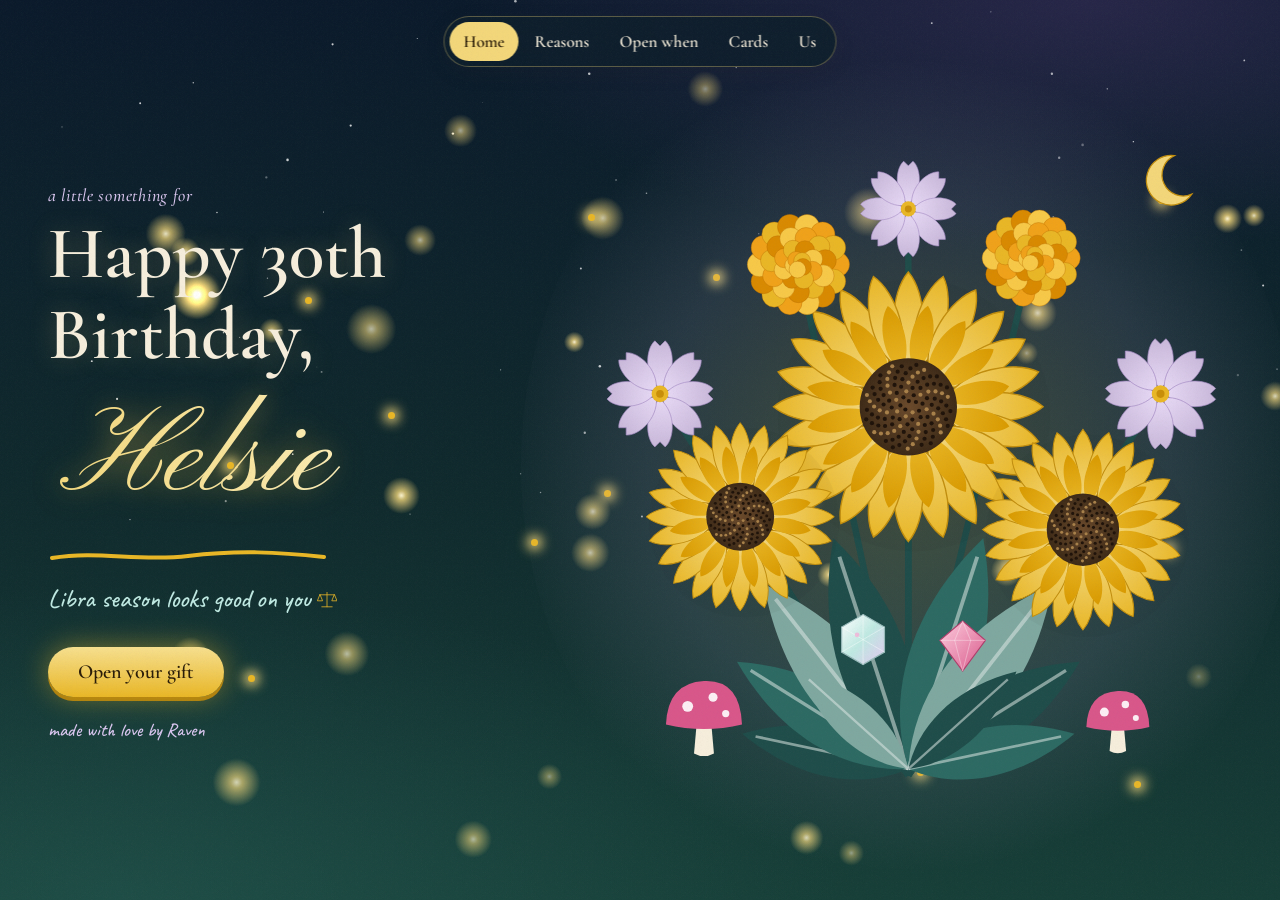
==== commit 48c7e694: "changed files" ====
--- a/index.html
+++ b/index.html
@@ -1,162 +1,20 @@
 <!DOCTYPE html>
 <html lang="en"><head><meta charset="utf-8">
 <meta name="viewport" content="width=device-width,initial-scale=1,viewport-fit=cover">
-<meta name="robots" content="noindex"><title>Happy 30th, Helsie</title>
-<link rel="icon" href="/favicon.svg" type="image/svg+xml"><meta name="theme-color" content="#F6EEDC"><meta name="description" content="A little something for a very special birthday."><meta property="og:title" content="Happy 30th Birthday!"><meta property="og:description" content="Open your gift."><meta property="og:type" content="website"><circle cx='5' cy='5' r='4' fill='%23E9B726'/><circle cx='5' cy='5' r='2' fill='%234a3320'/></svg>">
-<link href="https://fonts.googleapis.com/css2?family=Caveat:wght@500;700&family=Cormorant+Garamond:ital,wght@0,500;0,600;1,500;1,600&family=Lora:ital@0;1&display=swap" rel="stylesheet">
-<style>
-:root{--forest:#1F4D4A;--sage:#7FA8A0;--mist:#DCE8E3;--plum:#6B4C7A;--lilac:#C9B8DA;--gold:#E9B726;--honey:#F3D77A;--parch:#F6EEDC;--ink:#2A2430}
-*{box-sizing:border-box;margin:0}html{scroll-behavior:smooth}
-body{font:18px/1.65 Lora,serif;color:var(--ink);overflow-x:hidden;background:radial-gradient(circle at 12% 8%,#e5dcf0 0,transparent 32%),radial-gradient(circle at 90% 30%,var(--mist) 0,transparent 35%),radial-gradient(circle at 20% 75%,#f8e7a8 0,transparent 28%),var(--parch)}
-body:after{content:"";position:fixed;inset:0;pointer-events:none;z-index:60;opacity:.09;background:url("data:image/svg+xml,%3Csvg xmlns='http://www.w3.org/2000/svg' width='200' height='200'%3E%3Cfilter id='n'%3E%3CfeTurbulence baseFrequency='.8' numOctaves='2'/%3E%3C/filter%3E%3Crect width='200' height='200' filter='url(%23n)'/%3E%3C/svg%3E")}
-h1,h2,h3{font-family:'Cormorant Garamond',serif;font-weight:600;line-height:1.1}
-.hw{font-family:Caveat,cursive;font-weight:500}
-nav{position:fixed;z-index:30;left:50%;transform:translateX(-50%);bottom:max(14px,env(safe-area-inset-bottom));display:flex;gap:2px;padding:5px;border-radius:99px;background:#f6eedcf0;backdrop-filter:blur(8px);border:1px solid #dccfa9;box-shadow:0 6px 20px #2a243022}
-nav a{color:var(--forest);text-decoration:none;font:600 17px 'Cormorant Garamond',serif;padding:9px 14px;border-radius:99px;white-space:nowrap}
-nav a:hover,nav a:focus-visible{background:var(--forest);color:var(--parch);outline:0}
-@media(min-width:900px){nav{bottom:auto;top:16px}}
-#top{position:relative;min-height:100dvh;max-width:1300px;margin:auto;padding:24px 24px 90px;display:grid;align-items:center;justify-items:center;text-align:center;overflow:hidden}
-#art{height:38dvh;width:100%;order:-1;max-width:420px}#art svg{width:100%;height:100%;overflow:visible}
-.txt{max-width:560px}
-.cap{font:italic 500 18px 'Cormorant Garamond',serif;color:var(--plum);letter-spacing:.04em}
-h1{font-size:clamp(2.1rem,6vw,4.6rem);margin:8px 0 2px}
-.nm{display:block;font-style:italic;color:var(--plum);font-size:clamp(3rem,12vw,6.5rem);line-height:1}
-.ul{width:min(280px,70%);height:16px;display:block;margin:2px auto 14px}.ul path{stroke:var(--gold);stroke-width:4;fill:none;stroke-linecap:round;stroke-dasharray:1;stroke-dashoffset:1;animation:dr 1.2s 1.6s forwards}
-@keyframes dr{to{stroke-dashoffset:0}}
-.lib{font-size:26px;color:var(--forest)}.lib svg{width:20px;vertical-align:-3px}
-.btn{margin-top:26px;font:600 20px 'Cormorant Garamond',serif;background:var(--forest);color:var(--parch);border:2px solid var(--gold);border-radius:99px;padding:13px 30px;cursor:pointer;box-shadow:0 5px 0 #14332f;animation:br 3s 3s infinite}
-.btn:hover{transform:translateY(-2px)}@keyframes br{50%{transform:scale(1.04)}}
-.by{margin-top:18px;font-size:19px;color:var(--plum)}
-@media(min-width:900px){#top{grid-template-columns:1fr 1.25fr;text-align:left;justify-items:start;padding:70px 48px 40px;gap:20px}.txt{justify-self:center}#art{order:2;height:80dvh;max-width:none}.ul{margin-left:0}}
-.fu{animation:fu .9s var(--d,0s) both}@keyframes fu{from{opacity:0;transform:translateY(18px)}}
-.pop{transform-box:fill-box;transform-origin:center;animation:pp .9s cubic-bezier(.3,1.5,.5,1) var(--d,0s) both}@keyframes pp{from{transform:scale(0) rotate(-40deg)}}
-.sw{transform-box:fill-box;transform-origin:50% 100%;animation:sw var(--t,5s) ease-in-out var(--d2,0s) infinite alternate}@keyframes sw{from{transform:rotate(-3deg)}to{transform:rotate(3deg)}}
-.ff,.pt{position:absolute;pointer-events:none}.ff{width:7px;height:7px;border-radius:50%;background:var(--gold);box-shadow:0 0 12px 4px #f3d77a;animation:ff var(--t) ease-in-out infinite}
-@keyframes ff{0%,100%{transform:translate(0,0);opacity:.2}50%{transform:translate(var(--x),-60px);opacity:1}}
-.pt{top:-30px;width:14px;height:14px;border-radius:50% 0;background:var(--c);animation:fl var(--t) linear var(--d) infinite}@keyframes fl{to{transform:translate(60px,110dvh) rotate(500deg)}}
-section{max-width:1100px;margin:auto;padding:90px 20px 40px;scroll-margin-top:60px}
-h2{font-size:clamp(2.2rem,5vw,3.6rem);text-align:center}.sub{text-align:center;color:var(--plum);margin:6px 0 30px;font-style:italic}
-.rv{opacity:0;transform:translateY(20px);transition:.8s}.rv.on{opacity:1;transform:none}
-.card{position:relative;background:#fbf5e6;border:1.5px solid var(--gold);border-radius:18px;box-shadow:0 8px 24px #2a243020;outline:1px dashed #6b4c7a55;outline-offset:-8px;padding:26px}
-.tp:before{content:"";position:absolute;top:-11px;left:50%;width:90px;height:22px;background:#f3d77abf;transform:translateX(-50%) rotate(-3deg)}
-#grid{display:grid;grid-template-columns:repeat(auto-fill,minmax(64px,1fr));gap:8px;max-width:760px;margin:auto}
-.fl{position:relative;aspect-ratio:1;border:0;background:none;cursor:pointer;border-radius:50%;transition:.3s}
-.fl:hover{transform:scale(1.12) rotate(6deg)}.fl svg{width:100%;height:100%;overflow:visible}
-.fl i{position:absolute;right:2px;bottom:2px;font:600 12px Lora;font-style:normal;background:var(--forest);color:var(--parch);border-radius:50%;width:22px;height:22px;display:grid;place-items:center}
-.fl.o{box-shadow:0 0 0 3px var(--gold);background:#f3d77a55}.gem svg{filter:drop-shadow(0 0 5px #c9b8da)}
-.bar{max-width:420px;height:8px;border-radius:9px;background:#e2d6b6;margin:8px auto 28px;overflow:hidden}.bar b{display:block;height:100%;width:0;background:linear-gradient(90deg,var(--sage),var(--gold));transition:.5s}
-.pr{text-align:center;font-size:24px;color:var(--forest)}
-#env{display:grid;grid-template-columns:1fr 1fr;gap:22px 16px}@media(min-width:800px){#env{grid-template-columns:repeat(3,1fr);gap:30px}}
-.env{position:relative;min-height:170px;border:1px solid #0002;border-radius:6px;padding:62px 12px 14px;background:var(--c);cursor:pointer;font:500 23px/1.15 Caveat;color:var(--ink);transform:rotate(var(--r));transition:.3s;box-shadow:0 6px 16px #2a243024}
-.env:hover{transform:rotate(0) translateY(-5px)}.env:before{content:"";position:absolute;left:0;right:0;top:0;height:56px;background:#0000000d;clip-path:polygon(0 0,100% 0,50% 100%)}
-.env em{position:absolute;left:50%;top:30px;width:34px;height:34px;margin-left:-17px;border-radius:50%;background:radial-gradient(#f0c94a,#b98a10);display:grid;place-items:center;box-shadow:0 2px 5px #0004}.env em svg{width:20px}
-.env.o:after{content:"✓";position:absolute;right:10px;bottom:6px;color:var(--forest)}.env.wd{grid-column:1/-1;min-height:140px;font-size:28px}
-.deck{display:flex;gap:16px;overflow-x:auto;scroll-snap-type:x mandatory;padding:10px 4px 20px}.t{flex:0 0 min(76vw,260px);height:430px;perspective:1000px;scroll-snap-align:center;cursor:pointer}
-@media(min-width:1000px){.deck{display:grid;grid-template-columns:repeat(5,1fr);overflow:visible}.t:hover{transform:translateY(-8px)}}
-.t{transition:.3s}.ti{position:relative;width:100%;height:100%;transition:transform .9s;transform-style:preserve-3d}.t.f .ti{transform:rotateY(180deg)}
-.fa,.ba{position:absolute;inset:0;border-radius:16px;backface-visibility:hidden;display:flex;flex-direction:column;align-items:center;justify-content:center;text-align:center;padding:22px;border:2px solid var(--gold);box-shadow:0 10px 24px #2a243030}
-.ba{background:var(--forest);color:var(--honey);outline:1px solid #e9b72688;outline-offset:-10px}.ba svg{width:110px}.fa{background:#fbf5e6;transform:rotateY(180deg)}
-.fa small{font:italic 500 18px 'Cormorant Garamond';color:var(--plum)}.fa svg{width:96px;margin:10px 0}.fa h3{font-size:28px;color:var(--forest)}.fa p{font-size:16px;font-style:italic;margin-top:8px;line-height:1.5}
-.bento{display:grid;gap:22px}@media(min-width:900px){.bento{grid-template-columns:1fr 1fr}.wide{grid-column:1/-1}}
-.big{font:600 clamp(3.4rem,10vw,5rem)/1 'Cormorant Garamond';color:var(--plum)}
-.st{display:grid;grid-template-columns:1fr 1fr;gap:14px}.st div{background:var(--mist);border-radius:12px;padding:14px;font-size:16px;line-height:1.4;transform:rotate(var(--r))}.st b{display:block;font:600 28px 'Cormorant Garamond';color:var(--forest)}
-.tl{display:flex;align-items:flex-start;gap:12px;margin:12px 0}.tl svg{width:34px;flex:none}
-.rec{display:flex;gap:20px;align-items:center}.vin{width:110px;height:110px;flex:none;border-radius:50%;background:radial-gradient(circle,var(--gold) 0 18%,#2a2430 19% 100%);box-shadow:0 0 0 4px #14332f;animation:sp 6s linear infinite}@keyframes sp{to{transform:rotate(360deg)}}
-.fin{font-size:30px;line-height:1.35;color:var(--forest)}
-.bd{position:fixed;inset:0;z-index:70;background:#2a243088;display:none;align-items:flex-end;justify-content:center}.bd.on{display:flex}
-.sh{width:100%;max-width:560px;max-height:82dvh;overflow:auto;border-radius:22px 22px 0 0;animation:fu .4s;text-align:center;padding:34px 28px 30px}
-@media(min-width:800px){.bd{align-items:center}.sh{border-radius:22px}}
-.sh small{display:block;font:500 24px Caveat;color:var(--plum)}.sh p{font:600 clamp(1.5rem,4vw,2rem)/1.3 'Cormorant Garamond'}.sh .hw{font-size:28px;line-height:1.35}
-.x{position:absolute;top:8px;right:12px;border:0;background:none;font-size:28px;cursor:pointer;color:var(--forest)}
-.bp{position:fixed;z-index:80;width:12px;height:12px;border-radius:50% 0;pointer-events:none}
-footer{text-align:center;padding:50px 20px 130px;color:var(--plum)}
-button:focus-visible{outline:3px solid var(--plum);outline-offset:3px}
-@media(prefers-reduced-motion:reduce){*{animation:none!important;transition:none!important}.ul path{stroke-dashoffset:0}}
-</style></head><body>
-<svg width="0" height="0" style="position:absolute"><defs id="df"></defs></svg>
-<nav><a href="#top">Home</a><a href="#reasons">Reasons</a><a href="#open">Open when</a><a href="#cards">Cards</a><a href="#us">Us</a></nav>
-<header id="top"><div id="art"></div><div class="txt">
+<meta name="robots" content="noindex"><meta name="theme-color" content="#0b1a2b">
+<title>Happy 30th, Helsie</title><meta name="description" content="A little something for a very special birthday.">
+<meta property="og:title" content="Happy 30th Birthday!"><meta property="og:description" content="Open your gift."><meta property="og:type" content="website">
+<link rel="icon" href="favicon.svg" type="image/svg+xml">
+<link rel="preconnect" href="https://fonts.googleapis.com"><link rel="preconnect" href="https://fonts.gstatic.com" crossorigin>
+<link href="https://fonts.googleapis.com/css2?family=Pinyon+Script&family=Caveat:wght@500;700&family=Cormorant+Garamond:ital,wght@0,500;0,600;1,500;1,600&family=Lora:ital@0;1&display=swap" rel="stylesheet">
+<link rel="stylesheet" href="style.css"></head><body>
+<svg width="0" height="0" style="position:absolute" aria-hidden="true"><defs id="df"></defs></svg>
+<nav aria-label="Pages"><a href="index.html" class="on">Home</a><a href="reasons.html">Reasons</a><a href="open-when.html">Open when</a><a href="cards.html">Cards</a><a href="us.html">Us</a></nav>
+<header id="top"><div id="art" role="img" aria-label="A bouquet of sunflowers and gems under the moon"></div><div class="txt">
 <p class="cap fu" style="--d:1.2s">a little something for</p>
 <h1 class="fu" style="--d:1.4s">Happy 30th Birthday,<span class="nm" id="nm"></span></h1>
-<svg class="ul fu" style="--d:1.5s" viewBox="0 0 280 16"><path pathLength="1" d="M4 10C50 2 90 14 140 8S230 4 276 9"/></svg>
-<p class="hw lib fu" style="--d:1.8s">Libra season looks good on you <svg viewBox="-50 -50 100 100"><use href="#sc" x="-50" y="-50" width="100" height="100"/></svg></p>
+<svg class="ul fu" style="--d:1.5s" viewBox="0 0 280 16" aria-hidden="true"><path pathLength="1" d="M4 10C50 2 90 14 140 8S230 4 276 9"/></svg>
+<p class="hw lib fu" style="--d:1.8s">Libra season looks good on you <svg viewBox="-50 -50 100 100" aria-hidden="true"><use href="#sc" x="-50" y="-50" width="100" height="100"/></svg></p>
 <button class="btn fu" style="--d:2.1s" id="go">Open your gift</button>
 <p class="hw by fu" style="--d:2.4s">made with love by <span id="by"></span></p></div></header>
-
-<section id="reasons" class="rv"><h2>30 reasons you're my favourite person</h2><p class="sub">Tap a flower. Somewhere in the garden, three little gems are hiding.</p>
-<p class="pr hw" id="prog">0 of 30 found</p><div class="bar"><b id="pb"></b></div><div id="grid"></div></section>
-<section id="open" class="rv"><h2>Open when…</h2><p class="sub">Little letters for different kinds of days.</p><div id="env"></div></section>
-<section id="cards" class="rv"><h2>Your Libra birthday reading</h2><p class="sub">Tap a card to turn it over.</p><div class="deck" id="deck"></div></section>
-<section id="us" class="rv"><h2>Us, in numbers</h2><p class="sub">A small scrapbook of how we got here.</p><div class="bento">
-<div class="card tp"><p>We first spoke</p><div class="big"><span id="days">0</span></div><p>days ago</p></div>
-<div class="card tp"><h3>Our story so far</h3>
-<div class="tl"><svg viewBox="-50 -50 100 100"><use href="#opal" x="-50" y="-50" width="100" height="100"/></svg><p><b>Aug 4:</b> Day 1, we first spoke</p></div>
-<div class="tl"><svg viewBox="-50 -50 100 100"><use href="#tour" x="-50" y="-50" width="100" height="100"/></svg><p><b>Jul 31:</b> Literally best friends</p></div></div>
-<div class="card wide"><div class="st"><div style="--r:-1.5deg"><b id="hrs"></b>hours apart</div><div style="--r:1.5deg"><b>0</b>miles between us</div><div style="--r:1deg"><b>Too many</b>inside jokes to count</div><div style="--r:-1deg"><b>100%</b>likelihood we're best friends</div></div></div>
-<div class="card tp"><h3>A song that reminds me of you</h3><div class="rec"><div class="vin"></div><a class="btn" id="sg" target="_blank" rel="noopener" style="text-decoration:none;margin:0;animation:none;display:inline-block">Play it</a></div></div>
-<div class="card tp"><p class="hw fin" id="fm"></p></div></div></section>
-<footer><p class="hw" style="font-size:26px">See you in the next chapter</p></footer>
-<div class="bd" id="bd"><div class="card sh" id="sh"></div></div>
-
-<script>
-const C={friend:'Helsie',you:'Raven',met:'2025-08-04',hours:'X',song:'https://open.spotify.com/',
-reasons:[`You understand my moods before I've even finished typing.`,`We've barely gone a day without talking, and I never get tired of it.`,`You make "I can't decide" sound like a personality trait, and honestly it's iconic.`,`You're the first person I want to tell everything to.`,`You turned a random online friendship into my favourite part of the day.`,`You will always have an opinion on a wine, even if you can't pick a restaurant.`,`You're spontaneous in the best way, the plans are chaos and somehow always fun.`,`You let me rant about people on moa twt without ever judging me (you join in).`,`You treat TXT news like breaking headlines, and so do I.`,`You've sat through my Taylor Swift theories and added your own.`,`You hype GD like he's your personal friend, and I love that energy.`,`You make every sweet treat feel like a celebration.`,`You show up as the same you every single day.`,`You're so bright that a bad day feels smaller around you.`,`You know when to be funny and when to just listen.`,`You make fall feel even cozier and Christmas feel earlier.`,`You're the reason I check my phone with a smile.`,`You give the best "no, you're right, they're wrong" support.`,`Shopping with you (even virtually) is a sport and you're the champion.`,`You celebrate my small wins like they're big ones.`,`You remember the little things I say.`,`You make me laugh when I'm trying to be serious.`,`You never made me feel like too much.`,`You're loyal in a way that's rare, online or offline.`,`You're proof that distance is just a number.`,`You're the friend who'd say "I'm in" before hearing the plan.`,`You love hard and it shows in everything you do.`,`You make me feel like I belong.`,`Every version of you, decisive or not, is my favourite.`,`You turned 30, and I'm so glad I get to know you at this age and every one after.`],
-gems:[['opal','Fun fact: the first message you ever sent me changed my whole year.'],['tour','If you\'re reading this, you\'re probably holding a glass of wine. Cheers to you.'],['lapis','Whatever 30 looks like, I\'m still here, still texting, still yours.']],
-env:[['Open when you need a laugh','Imagine us roasting someone on moa twt at 2am. Now imagine that someone reads it. You\'re welcome.'],['Open when you miss me','I\'m one message away, always. Send me a random thought, I\'ll reply with ten.'],['Open when you feel like giving up','You\'ve gotten through every hard day so far. Take a sip of something nice, breathe, and let me hype you up until you remember who you are.'],['Open on a bad day','Put on a Taylor Swift album, get a sweet treat, and tell me everything. I\'ll be right here.'],['Open when you can\'t sleep','Same. Text me. We\'ll solve nothing, but we\'ll laugh.'],['Open on your birthday','Happy 30th! You\'re getting wine, sweet treats, and a whole lot of love from me. Make a wish, and for once, decide quickly. (Okay, you have until midnight.)']],
-tarot:[['I','sf','The Sunflower','You turn towards the light and bring everyone with you.'],['II','sc','The Scales','You balance every opinion, every craving, every outfit, and somehow decide nothing. We love you for it.'],['III','opal','The Opal','Rare, shimmering, and different from every angle. There\'s only one of you.'],['IV','moon','The Night Owl','The one who\'s always online when I need her, with the best late-night takes.'],['V','tour','The Best Friend','The final card. It doesn\'t need a description, you already know.']],
-final:'Happy 30th birthday! Thank you for being the person who gets my moods, my rants, my fandom brain and my random 3am thoughts. I don\'t know what I did to deserve a friend like you, but I\'m so glad I said hi. Here\'s to fall, Christmas, good wine, sweet treats, and many more years of chaos with you. Love, '+'Raven'};
-const $=s=>document.querySelector(s),R=(a,b)=>a+Math.random()*(b-a);
-// ---- artwork symbols
-let p='',q='',d='',m='',c='';
-for(let i=0;i<24;i++)p+=`<path d="M0-30C15-46 13-82 0-97C-13-82-15-46 0-30Z" fill="url(#g1)" stroke="#C28E0E" stroke-width="1" transform="rotate(${i*15})"/>`;
-for(let i=0;i<16;i++)q+=`<path d="M0-26C11-38 10-64 0-74C-10-64-11-38 0-26Z" fill="url(#g2)" transform="rotate(${i*22.5+11})"/>`;
-for(let n=1;n<120;n++){let r=2.9*Math.sqrt(n);if(r<32)d+=`<circle cx="${r*Math.cos(n*2.39996)}" cy="${r*Math.sin(n*2.39996)}" r="1.5" fill="${n%3?'#1f130a':'#a8814a'}"/>`}
-[[14,60,19],[11,42,17],[8,24,15],[5,8,13]].forEach(([k,r,s],j)=>{for(let i=0;i<k;i++){let a=i/k*6.283+j;m+=`<circle cx="${r*Math.cos(a)}" cy="${r*Math.sin(a)}" r="${s}" fill="${['#F0A21A','#E9B726','#D98A00','#F7C948'][(i+j)%4]}" stroke="#b86e00" stroke-width=".6"/>`}});
-for(let i=0;i<8;i++)c+=`<path d="M0-8C-26-30-22-70-8-82L0-74L8-82C22-70 26-30 0-8Z" fill="url(#g3)" stroke="#a58bc4" stroke-width="1" transform="rotate(${i*45})"/>`;
-$('#df').innerHTML=`<linearGradient id="g1" x1="0" y1="1" x2="0" y2="0"><stop offset="0" stop-color="#F3D77A"/><stop offset="1" stop-color="#E9B726"/></linearGradient><linearGradient id="g2" x1="0" y1="1" x2="0" y2="0"><stop offset="0" stop-color="#E9B726"/><stop offset="1" stop-color="#D99A00"/></linearGradient><linearGradient id="g3" x1="0" y1="1" x2="0" y2="0"><stop offset="0" stop-color="#E7D9F5"/><stop offset="1" stop-color="#C9B8DA"/></linearGradient><radialGradient id="g4"><stop offset="0" stop-color="#6B4A2B"/><stop offset="1" stop-color="#3D2A17"/></radialGradient>
-<linearGradient id="go" x1="0" y1="0" x2="1" y2="1"><stop offset="0" stop-color="#fff"/><stop offset=".5" stop-color="#bfe9e2"/><stop offset="1" stop-color="#e3c9f0"/></linearGradient><linearGradient id="gt" x1="0" y1="0" x2="1" y2="1"><stop offset="0" stop-color="#ffd0e0"/><stop offset="1" stop-color="#d9578a"/></linearGradient><linearGradient id="gl" x1="0" y1="0" x2="1" y2="1"><stop offset="0" stop-color="#7d8cf0"/><stop offset="1" stop-color="#3b2a8c"/></linearGradient>
-<symbol id="sf" viewBox="-100 -100 200 200" overflow="visible"><circle r="98" fill="#0002" transform="translate(4 6)" opacity=".25"/>${p}${q}<circle r="35" fill="url(#g4)"/>${d}</symbol>
-<symbol id="mg" viewBox="-100 -100 200 200" overflow="visible">${m}</symbol>
-<symbol id="cs" viewBox="-100 -100 200 200" overflow="visible">${c}<circle r="13" fill="#E9B726"/><circle r="6" fill="#c98f0a"/></symbol>
-<symbol id="opal" viewBox="-50 -50 100 100" overflow="visible"><polygon points="0,-42 36,-21 36,21 0,42 -36,21 -36,-21" fill="url(#go)" stroke="#9bb" stroke-width="2"/><path d="M0-42V42M-36-21L36 21M36-21L-36 21" stroke="#fff" stroke-opacity=".7"/><circle cx="-10" cy="-8" r="4" fill="#f9a8d4" opacity=".7"/></symbol>
-<symbol id="tour" viewBox="-50 -50 100 100" overflow="visible"><polygon points="0,-44 40,-10 0,44 -40,-10" fill="url(#gt)" stroke="#b03d6b" stroke-width="2"/><path d="M-40-10H40M0-44L-14-10L0 44L14-10Z" stroke="#fff" stroke-opacity=".6" fill="none"/></symbol>
-<symbol id="lapis" viewBox="-50 -50 100 100" overflow="visible"><polygon points="-30,-30 30,-30 44,0 0,44 -44,0" fill="url(#gl)" stroke="#2a1d6b" stroke-width="2"/><path d="M-44 0H44M-30-30L-14 0L0 44L14 0L30-30" stroke="#fff" stroke-opacity=".5" fill="none"/></symbol>
-<symbol id="sc" viewBox="-50 -50 100 100" overflow="visible"><path d="M0-38V34M-26 34H26M-36-26H36M-36-26L-48 4H-24ZM36-26L24 4H48Z" stroke="#E9B726" stroke-width="4" fill="none" stroke-linejoin="round" stroke-linecap="round"/></symbol>
-<symbol id="moon" viewBox="-50 -50 100 100" overflow="visible"><path d="M12-40A40 40 0 1 0 40 22A32 32 0 1 1 12-40Z" fill="#F3D77A" stroke="#C28E0E" stroke-width="2"/></symbol>`;
-const ic=(id,v=100)=>`<svg viewBox="-${v} -${v} ${2*v} ${2*v}"><use href="#${id}" x="-${v}" y="-${v}" width="${2*v}" height="${2*v}"/></svg>`;
-// ---- text
-$('#nm').textContent=C.friend;$('#by').textContent=C.you;$('#hrs').textContent=C.hours;$('#fm').textContent=C.final;$('#sg').href=C.song;document.title='Happy 30th, '+C.friend;
-// ---- hero bouquet
-let lv='',st='',fl='';
-[[-78,1.05],[-58,1.25],[-38,1.45],[-18,1.5],[18,1.5],[38,1.45],[58,1.25],[78,1.05],[-48,.9],[48,.9]].forEach(([a,s],i)=>lv+=`<g transform="translate(250 495) rotate(${a}) scale(${s})"><g class="pop sw" style="--d:${.2+i*.05}s;--t:${5+i%3}s"><path d="M0 0C24-34 24-80 0-125C-24-80-24-34 0 0Z" fill="${['#1F4D4A','#2d6a63','#7FA8A0'][i%3]}"/><path d="M0 0V-115" stroke="#DCE8E3" stroke-opacity=".55" stroke-width="2"/></g></g>`);
-const F=[['sf',250,215,215],['sf',120,300,150],['sf',385,310,160],['mg',165,105,100],['mg',345,100,96],['cs',58,205,100],['cs',445,205,104],['cs',250,62,90],['opal',215,395,46],['tour',292,400,44]];
-F.forEach(([t,x,y,s],i)=>{if(i<8)st+=`<path d="M250 500Q${(250+x)/2} ${(y+500)/2} ${x} ${y}" stroke="#1F4D4A" stroke-width="5" fill="none"/>`;fl+=`<g transform="translate(${x} ${y}) scale(${s/200})"><g class="pop" style="--d:${.5+i*.13}s"><g class="sw" style="--t:${4+i%4}s;--d2:${-i}s"><use href="#${t}" x="-100" y="-100" width="200" height="200"/></g></g></g>`});
-$('#art').innerHTML=`<svg viewBox="0 0 500 520">${st}${lv}${fl}<g transform="translate(450 40)"><use href="#moon" x="-24" y="-24" width="48" height="48"/></g></svg>`;
-const top=$('#top');
-for(let i=0;i<14;i++){let e=document.createElement('i');e.className='ff';e.style.cssText=`left:${R(3,97)}%;top:${R(8,92)}%;--t:${R(4,9)}s;--x:${R(-30,30)}px;animation-delay:${-R(0,8)}s`;top.append(e)}
-for(let i=0;i<8;i++){let e=document.createElement('i');e.className='pt';e.style.cssText=`left:${R(2,98)}%;--t:${R(11,19)}s;--d:${-R(0,14)}s;--c:${['#E9B726','#F0A21A','#C9B8DA'][i%3]}`;top.append(e)}
-addEventListener('mousemove',e=>{$('#art').style.transform=`translate(${(e.clientX/innerWidth-.5)*-16}px,${(e.clientY/innerHeight-.5)*-10}px)`});
-// ---- modal + petals
-const bd=$('#bd'),sh=$('#sh');
-function show(h){sh.innerHTML='<button class="x" aria-label="Close">×</button>'+h;bd.classList.add('on');sh.querySelector('.x').focus()}
-bd.onclick=e=>{if(e.target===bd||e.target.classList.contains('x'))bd.classList.remove('on')};addEventListener('keydown',e=>e.key=='Escape'&&bd.classList.remove('on'));
-function burst(x,y,n=16){for(let i=0;i<n;i++){let e=document.createElement('i');e.className='bp';e.style.cssText=`left:${x}px;top:${y}px;background:${['#E9B726','#C9B8DA','#7FA8A0','#F0A21A'][i%4]}`;document.body.append(e);let a=R(0,6.28),r=R(60,150);e.animate([{transform:'none',opacity:1},{transform:`translate(${Math.cos(a)*r}px,${Math.sin(a)*r+70}px) rotate(${R(200,600)}deg)`,opacity:0}],{duration:1200,easing:'cubic-bezier(.2,.8,.3,1)'}).onfinish=()=>e.remove()}}
-const mid=el=>{let b=el.getBoundingClientRect();return[b.left+b.width/2,b.top+b.height/2]};
-$('#go').onclick=e=>{burst(...mid(e.target),30);setTimeout(()=>$('#reasons').scrollIntoView(),500)};
-// ---- reasons
-const opened=new Set;let n=0,gi=0,gf=0;
-for(let i=0;i<33;i++){let b=document.createElement('button');b.className='fl';
-if([8,19,27].includes(i)){let g=C.gems[gi++];b.classList.add('gem');b.setAttribute('aria-label','Hidden gem');b.innerHTML=ic(g[0],50);b.onclick=()=>{if(!b.classList.contains('o')){b.classList.add('o');gf++}burst(...mid(b),28);show(`<small>Secret gem found (${gf} of 3)</small><p>${g[1]}</p>${gf==3?'<p class="hw" style="margin-top:14px">You found all the secrets, of course you did.</p>':''}`)}}
-else{let k=n++;b.setAttribute('aria-label','Reason '+(k+1));b.innerHTML=ic(['sf','mg','cs'][k%3])+`<i>${k+1}</i>`;b.onclick=()=>{b.classList.add('o');opened.add(k);$('#prog').textContent=opened.size+' of 30 found';$('#pb').style.width=opened.size/30*100+'%';burst(...mid(b),12);show(`<small>Reason ${k+1}</small><p>${C.reasons[k]}</p>${opened.size==30?'<p class="hw" style="margin-top:16px">You read all 30. That\'s 30 years, 30 reasons, 1 you.</p>':''}`)}}
-$('#grid').append(b)}
-// ---- envelopes
-const cl=['#e4daf0','#dcebe6','#fbefc4'];
-C.env.forEach(([t,msg],i)=>{let b=document.createElement('button');b.className='env'+(i==5?' wd':'');b.style.cssText=`--c:${cl[i%3]};--r:${[-1.5,1.2,-.8,1.6,-1.2,0][i]}deg`;b.innerHTML=`<em>${ic(['sf','opal','tour','sc','moon','sf'][i]=='sc'?'sc':['sf','opal','tour','sc','moon','sf'][i],i%5==3||i==4?50:100).replace('<svg','<svg')}</em>${t}`;
-b.onclick=()=>{b.classList.add('o');burst(...mid(b),i==5?36:14);show(`<small>${t}</small><p class="hw" style="font-size:30px;font-weight:500;line-height:1.3">${msg}</p>`)};$('#env').append(b)});
-// ---- tarot
-C.tarot.forEach(([nu,sy,t,l])=>{let e=document.createElement('div');e.className='t';e.tabIndex=0;e.innerHTML=`<div class="ti"><div class="ba">${ic('sf')}<p class="hw" style="font-size:24px;margin-top:10px">♎</p></div><div class="fa"><small>${nu}</small>${ic(sy,sy=='sf'?100:50)}<h3>${t}</h3><p>${l}</p></div></div>`;e.onclick=()=>e.classList.toggle('f');e.onkeydown=k=>(k.key=='Enter'||k.key==' ')&&e.click();$('#deck').append(e)});
-// ---- reveal + counter
-const D=Math.max(0,Math.floor((Date.now()-new Date(C.met))/864e5));
-const io=new IntersectionObserver((es,o)=>es.forEach(x=>{if(!x.isIntersecting)return;x.target.classList.add('on');if(x.target.id=='us'){let t0=performance.now();(function f(t){let k=Math.min(1,(t-t0)/1600);$('#days').textContent=Math.round(D*k);k<1&&requestAnimationFrame(f)})(t0)}o.unobserve(x.target)}),{threshold:.1});
-document.querySelectorAll('.rv').forEach(el=>io.observe(el));
-</script></body></html>
+<script src="app.js"></script></body></html>
--- a/style.css
+++ b/style.css
@@ -0,0 +1,102 @@
+:root{--forest:#1F4D4A;--sage:#7FA8A0;--mist:#DCE8E3;--plum:#6B4C7A;--lilac:#C9B8DA;--gold:#E9B726;--honey:#F3D77A;--parch:#F6EEDC;--ink:#2A2430}
+*{box-sizing:border-box;margin:0}html{scroll-behavior:smooth}
+body{font:18px/1.65 Lora,serif;color:var(--ink);overflow-x:hidden;background:radial-gradient(circle at 12% 8%,#e5dcf0 0,transparent 32%),radial-gradient(circle at 90% 30%,var(--mist) 0,transparent 35%),radial-gradient(circle at 20% 75%,#f8e7a8 0,transparent 28%),var(--parch)}
+body:after{content:"";position:fixed;inset:0;pointer-events:none;z-index:60;opacity:.09;background:url("data:image/svg+xml,%3Csvg xmlns='http://www.w3.org/2000/svg' width='200' height='200'%3E%3Cfilter id='n'%3E%3CfeTurbulence baseFrequency='.8' numOctaves='2'/%3E%3C/filter%3E%3Crect width='200' height='200' filter='url(%23n)'/%3E%3C/svg%3E")}
+h1,h2,h3{font-family:'Cormorant Garamond',serif;font-weight:600;line-height:1.1}
+.hw{font-family:Caveat,cursive;font-weight:500}
+nav{position:fixed;z-index:30;left:50%;transform:translateX(-50%);bottom:max(14px,env(safe-area-inset-bottom));display:flex;gap:2px;padding:5px;border-radius:99px;background:#f6eedcf0;backdrop-filter:blur(8px);border:1px solid #dccfa9;box-shadow:0 6px 20px #2a243022}
+nav a{color:var(--forest);text-decoration:none;font:600 17px 'Cormorant Garamond',serif;padding:9px 14px;border-radius:99px;white-space:nowrap}
+nav a:hover,nav a:focus-visible{background:var(--forest);color:var(--parch);outline:0}
+@media(min-width:900px){nav{bottom:auto;top:16px}}
+#top{position:relative;min-height:100dvh;max-width:1300px;margin:auto;padding:24px 24px 90px;display:grid;align-items:center;justify-items:center;text-align:center;overflow:hidden}
+#art{height:38dvh;width:100%;order:-1;max-width:420px}#art svg{width:100%;height:100%;overflow:visible}
+.txt{max-width:560px}
+.cap{font:italic 500 18px 'Cormorant Garamond',serif;color:var(--plum);letter-spacing:.04em}
+h1{font-size:clamp(2.1rem,6vw,4.6rem);margin:8px 0 2px}
+.nm{display:block;font-style:italic;color:var(--plum);font-size:clamp(3rem,12vw,6.5rem);line-height:1}
+.ul{width:min(280px,70%);height:16px;display:block;margin:2px auto 14px}.ul path{stroke:var(--gold);stroke-width:4;fill:none;stroke-linecap:round;stroke-dasharray:1;stroke-dashoffset:1;animation:dr 1.2s 1.6s forwards}
+@keyframes dr{to{stroke-dashoffset:0}}
+.lib{font-size:26px;color:var(--forest)}.lib svg{width:20px;vertical-align:-3px}
+.btn{margin-top:26px;font:600 20px 'Cormorant Garamond',serif;background:var(--forest);color:var(--parch);border:2px solid var(--gold);border-radius:99px;padding:13px 30px;cursor:pointer;box-shadow:0 5px 0 #14332f;animation:br 3s 3s infinite}
+.btn:hover{transform:translateY(-2px)}@keyframes br{50%{transform:scale(1.04)}}
+.by{margin-top:18px;font-size:19px;color:var(--plum)}
+@media(min-width:900px){#top{grid-template-columns:1fr 1.25fr;text-align:left;justify-items:start;padding:70px 48px 40px;gap:20px}.txt{justify-self:center}#art{order:2;height:80dvh;max-width:none}.ul{margin-left:0}}
+.fu{animation:fu .9s var(--d,0s) both}@keyframes fu{from{opacity:0;transform:translateY(18px)}}
+.pop{transform-box:fill-box;transform-origin:center;animation:pp .9s cubic-bezier(.3,1.5,.5,1) var(--d,0s) both}@keyframes pp{from{transform:scale(0) rotate(-40deg)}}
+.sw{transform-box:fill-box;transform-origin:50% 100%;animation:sw var(--t,5s) ease-in-out var(--d2,0s) infinite alternate}@keyframes sw{from{transform:rotate(-3deg)}to{transform:rotate(3deg)}}
+.ff,.pt{position:absolute;pointer-events:none}.ff{width:7px;height:7px;border-radius:50%;background:var(--gold);box-shadow:0 0 12px 4px #f3d77a;animation:ff var(--t) ease-in-out infinite}
+@keyframes ff{0%,100%{transform:translate(0,0);opacity:.2}50%{transform:translate(var(--x),-60px);opacity:1}}
+.pt{top:-30px;width:14px;height:14px;border-radius:50% 0;background:var(--c);animation:fl var(--t) linear var(--d) infinite}@keyframes fl{to{transform:translate(60px,110dvh) rotate(500deg)}}
+section{max-width:1100px;margin:auto;padding:90px 20px 40px;scroll-margin-top:60px}
+h2{font-size:clamp(2.2rem,5vw,3.6rem);text-align:center}.sub{text-align:center;color:var(--plum);margin:6px 0 30px;font-style:italic}
+.rv{opacity:0;transform:translateY(20px);transition:.8s}.rv.on{opacity:1;transform:none}
+.card{position:relative;background:#fbf5e6;border:1.5px solid var(--gold);border-radius:18px;box-shadow:0 8px 24px #2a243020;outline:1px dashed #6b4c7a55;outline-offset:-8px;padding:26px}
+.tp:before{content:"";position:absolute;top:-11px;left:50%;width:90px;height:22px;background:#f3d77abf;transform:translateX(-50%) rotate(-3deg)}
+#grid{display:grid;grid-template-columns:repeat(auto-fill,minmax(64px,1fr));gap:8px;max-width:760px;margin:auto}
+.fl{position:relative;aspect-ratio:1;border:0;background:none;cursor:pointer;border-radius:50%;transition:.3s}
+.fl:hover{transform:scale(1.12) rotate(6deg)}.fl svg{width:100%;height:100%;overflow:visible}
+.fl i{position:absolute;right:2px;bottom:2px;font:600 12px Lora;font-style:normal;background:var(--forest);color:var(--parch);border-radius:50%;width:22px;height:22px;display:grid;place-items:center}
+.fl.o{box-shadow:0 0 0 3px var(--gold);background:#f3d77a55}.gem svg{filter:drop-shadow(0 0 5px #c9b8da)}
+.bar{max-width:420px;height:8px;border-radius:9px;background:#e2d6b6;margin:8px auto 28px;overflow:hidden}.bar b{display:block;height:100%;width:0;background:linear-gradient(90deg,var(--sage),var(--gold));transition:.5s}
+.pr{text-align:center;font-size:24px;color:var(--forest)}
+#env{display:grid;grid-template-columns:1fr 1fr;gap:22px 16px}@media(min-width:800px){#env{grid-template-columns:repeat(3,1fr);gap:30px}}
+.env{position:relative;min-height:170px;border:1px solid #0002;border-radius:6px;padding:62px 12px 14px;background:var(--c);cursor:pointer;font:500 23px/1.15 Caveat;color:var(--ink);transform:rotate(var(--r));transition:.3s;box-shadow:0 6px 16px #2a243024}
+.env:hover{transform:rotate(0) translateY(-5px)}.env:before{content:"";position:absolute;left:0;right:0;top:0;height:56px;background:#0000000d;clip-path:polygon(0 0,100% 0,50% 100%)}
+.env em{position:absolute;left:50%;top:30px;width:34px;height:34px;margin-left:-17px;border-radius:50%;background:radial-gradient(#f0c94a,#b98a10);display:grid;place-items:center;box-shadow:0 2px 5px #0004}.env em svg{width:20px}
+.env.o:after{content:"✓";position:absolute;right:10px;bottom:6px;color:var(--forest)}.env.wd{grid-column:1/-1;min-height:140px;font-size:28px}
+.deck{display:flex;gap:16px;overflow-x:auto;scroll-snap-type:x mandatory;padding:10px 4px 20px}.t{flex:0 0 min(76vw,260px);height:430px;perspective:1000px;scroll-snap-align:center;cursor:pointer}
+@media(min-width:1000px){.deck{display:grid;grid-template-columns:repeat(5,1fr);overflow:visible}.t:hover{transform:translateY(-8px)}}
+.t{transition:.3s}.ti{position:relative;width:100%;height:100%;transition:transform .9s;transform-style:preserve-3d}.t.f .ti{transform:rotateY(180deg)}
+.fa,.ba{position:absolute;inset:0;border-radius:16px;backface-visibility:hidden;display:flex;flex-direction:column;align-items:center;justify-content:center;text-align:center;padding:22px;border:2px solid var(--gold);box-shadow:0 10px 24px #2a243030}
+.ba{background:var(--forest);color:var(--honey);outline:1px solid #e9b72688;outline-offset:-10px}.ba svg{width:110px}.fa{background:#fbf5e6;transform:rotateY(180deg)}
+.fa small{font:italic 500 18px 'Cormorant Garamond';color:var(--plum)}.fa svg{width:96px;margin:10px 0}.fa h3{font-size:28px;color:var(--forest)}.fa p{font-size:16px;font-style:italic;margin-top:8px;line-height:1.5}
+.bento{display:grid;gap:22px}@media(min-width:900px){.bento{grid-template-columns:1fr 1fr}.wide{grid-column:1/-1}}
+.big{font:600 clamp(3.4rem,10vw,5rem)/1 'Cormorant Garamond';color:var(--plum)}
+.st{display:grid;grid-template-columns:1fr 1fr;gap:14px}.st div{background:var(--mist);border-radius:12px;padding:14px;font-size:16px;line-height:1.4;transform:rotate(var(--r))}.st b{display:block;font:600 28px 'Cormorant Garamond';color:var(--forest)}
+.tl{display:flex;align-items:flex-start;gap:12px;margin:12px 0}.tl svg{width:34px;flex:none}
+.rec{display:flex;gap:20px;align-items:center}.vin{width:110px;height:110px;flex:none;border-radius:50%;background:radial-gradient(circle,var(--gold) 0 18%,#2a2430 19% 100%);box-shadow:0 0 0 4px #14332f;animation:sp 6s linear infinite}@keyframes sp{to{transform:rotate(360deg)}}
+.fin{font-size:30px;line-height:1.35;color:var(--forest)}
+.bd{position:fixed;inset:0;z-index:70;background:#2a243088;display:none;align-items:flex-end;justify-content:center}.bd.on{display:flex}
+.sh{width:100%;max-width:560px;max-height:82dvh;overflow:auto;border-radius:22px 22px 0 0;animation:fu .4s;text-align:center;padding:34px 28px 30px}
+@media(min-width:800px){.bd{align-items:center}.sh{border-radius:22px}}
+.sh small{display:block;font:500 24px Caveat;color:var(--plum)}.sh p{font:600 clamp(1.5rem,4vw,2rem)/1.3 'Cormorant Garamond'}.sh .hw{font-size:28px;line-height:1.35}
+.x{position:absolute;top:8px;right:12px;border:0;background:none;font-size:28px;cursor:pointer;color:var(--forest)}
+.bp{position:fixed;z-index:80;width:12px;height:12px;border-radius:50% 0;pointer-events:none}
+footer{text-align:center;padding:50px 20px 130px;color:var(--plum)}
+button:focus-visible{outline:3px solid var(--plum);outline-offset:3px}
+@media(prefers-reduced-motion:reduce){*{animation:none!important;transition:none!important}.ul path{stroke-dashoffset:0}}
+
+body{animation:fu .7s both}nav a.on{background:var(--forest);color:var(--parch)}
+.pg{padding-top:110px}#gar{max-width:600px;margin:0 auto 8px}#gar svg{width:100%;overflow:visible}
+.nx{text-align:center;margin:56px 0 20px}.nx .btn{display:inline-block;text-decoration:none;animation:none}
+
+/* ===== faerie layer: twilight garden, parchment letters ===== */
+@view-transition{navigation:auto}
+:root{--dew:#bfe9e2;--fae:#d9c6ef}
+body{color:#efe6cf;background:radial-gradient(ellipse 70% 40% at 85% 0,#3a2f5c99,transparent 70%),radial-gradient(ellipse 80% 50% at 10% 100%,#2d6a6355,transparent 70%),linear-gradient(#0b1a2b,#102a2d 55%,#173f38) fixed}
+body:after{opacity:.05}
+#fx{position:fixed;inset:0;width:100%;height:100%;z-index:0;pointer-events:none}
+header,section,footer,.nx{position:relative;z-index:1}
+h1,h2{color:var(--parch);text-shadow:0 0 26px #f3d77a40}
+h2:after{content:"✦ ✧ ✦";display:block;font-size:.34em;letter-spacing:.7em;margin:12px 0 0 .7em;color:var(--honey);opacity:.85}
+.card{color:var(--ink);background:linear-gradient(160deg,#fbf5e6,#f3e8cb);box-shadow:0 0 0 1px #f3d77a40,0 16px 40px #0007,0 0 46px #f3d77a1a}
+.card h3,.fa h3{color:var(--forest)}.fa{color:var(--ink)}
+.cap,.by,.sub,footer{color:var(--fae)}.lib{color:var(--dew)}.pr{color:var(--honey)}
+.nm{font:400 clamp(3.8rem,15vw,7.6rem)/1.3 'Pinyon Script',cursive;padding:.05em .1em;background:linear-gradient(100deg,#f3d77a,#fff6cf 40%,#e9b726 60%,#f3d77a) 0 0/200% 100%;-webkit-background-clip:text;background-clip:text;color:transparent;filter:drop-shadow(0 0 16px #e9b72655);animation:shim 6s linear infinite}
+@keyframes shim{to{background-position:-200% 0}}
+.btn{background:linear-gradient(#f7e08f,#e9b726);color:#2b1d08;border:0;box-shadow:0 0 28px #e9b7267a,0 4px 0 #a87a0b}
+.btn.fu{animation:fu .9s var(--d,0s) both,br 3s 3.4s ease-in-out infinite}
+nav{background:#0f1f2cd9;border-color:#f3d77a55;max-width:calc(100vw - 12px)}
+nav a{color:var(--parch)}nav a:hover,nav a:focus-visible,nav a.on{background:var(--honey);color:#2b1d08}
+@media(max-width:520px){nav a{font-size:15px;padding:8px 9px}}
+#art{position:relative;isolation:isolate}
+#art:before{content:"";position:absolute;inset:-10%;z-index:-1;border-radius:50%;background:radial-gradient(circle,#f3d77a38,#c9b8da22 45%,transparent 70%);animation:hl 7s ease-in-out infinite alternate}
+@keyframes hl{to{transform:scale(1.1);opacity:.65}}
+#art svg{animation:bob 8s ease-in-out infinite alternate}@keyframes bob{to{transform:translateY(-8px)}}
+#gar svg,.fl svg{filter:drop-shadow(0 3px 8px #0009)}
+.bar{background:#ffffff22}
+.env:before{background:#0000001a}
+.bd{background:#050d14b3;backdrop-filter:blur(3px)}
+.sh{animation:fu .4s}
+.sh p{color:var(--forest)}
+@media(hover:none){.fl:hover,.btn:hover,.t:hover{transform:none}.env:hover{transform:rotate(var(--r))}}
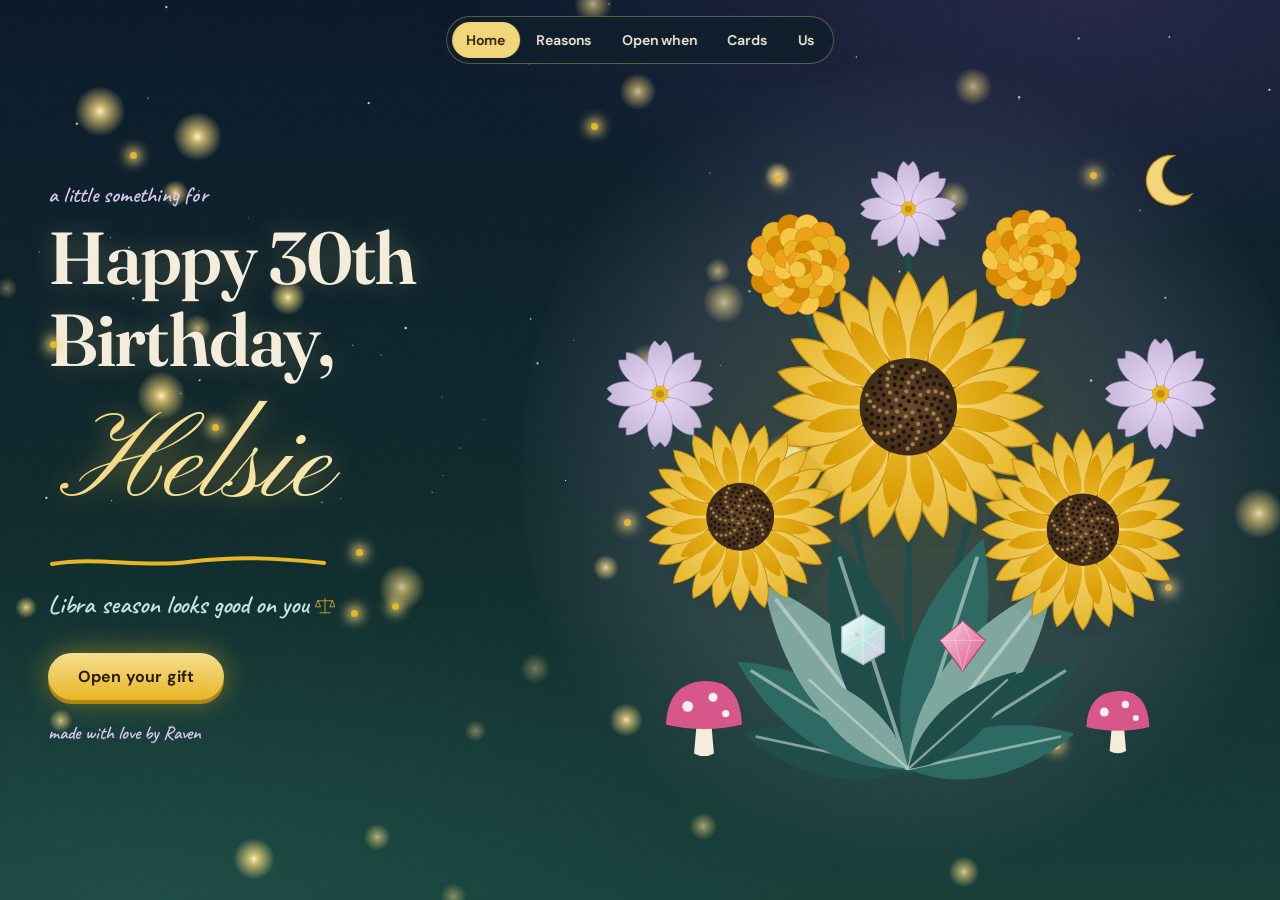
==== commit e873530d: "files" ====
--- a/index.html
+++ b/index.html
@@ -1,20 +1,49 @@
 <!DOCTYPE html>
-<html lang="en"><head><meta charset="utf-8">
-<meta name="viewport" content="width=device-width,initial-scale=1,viewport-fit=cover">
-<meta name="robots" content="noindex"><meta name="theme-color" content="#0b1a2b">
-<title>Happy 30th, Helsie</title><meta name="description" content="A little something for a very special birthday.">
-<meta property="og:title" content="Happy 30th Birthday!"><meta property="og:description" content="Open your gift."><meta property="og:type" content="website">
-<link rel="icon" href="favicon.svg" type="image/svg+xml">
-<link rel="preconnect" href="https://fonts.googleapis.com"><link rel="preconnect" href="https://fonts.gstatic.com" crossorigin>
-<link href="https://fonts.googleapis.com/css2?family=Pinyon+Script&family=Caveat:wght@500;700&family=Cormorant+Garamond:ital,wght@0,500;0,600;1,500;1,600&family=Lora:ital@0;1&display=swap" rel="stylesheet">
-<link rel="stylesheet" href="style.css"></head><body>
-<svg width="0" height="0" style="position:absolute" aria-hidden="true"><defs id="df"></defs></svg>
-<nav aria-label="Pages"><a href="index.html" class="on">Home</a><a href="reasons.html">Reasons</a><a href="open-when.html">Open when</a><a href="cards.html">Cards</a><a href="us.html">Us</a></nav>
-<header id="top"><div id="art" role="img" aria-label="A bouquet of sunflowers and gems under the moon"></div><div class="txt">
-<p class="cap fu" style="--d:1.2s">a little something for</p>
-<h1 class="fu" style="--d:1.4s">Happy 30th Birthday,<span class="nm" id="nm"></span></h1>
-<svg class="ul fu" style="--d:1.5s" viewBox="0 0 280 16" aria-hidden="true"><path pathLength="1" d="M4 10C50 2 90 14 140 8S230 4 276 9"/></svg>
-<p class="hw lib fu" style="--d:1.8s">Libra season looks good on you <svg viewBox="-50 -50 100 100" aria-hidden="true"><use href="#sc" x="-50" y="-50" width="100" height="100"/></svg></p>
-<button class="btn fu" style="--d:2.1s" id="go">Open your gift</button>
-<p class="hw by fu" style="--d:2.4s">made with love by <span id="by"></span></p></div></header>
-<script src="app.js"></script></body></html>
+<html lang="en">
+
+<head>
+    <meta charset="utf-8">
+    <meta name="viewport" content="width=device-width,initial-scale=1,viewport-fit=cover">
+    <meta name="robots" content="noindex">
+    <meta name="theme-color" content="#0b1a2b">
+    <title>Happy 30th, Helsie</title>
+    <meta name="description" content="A little something for a very special birthday.">
+    <meta property="og:title" content="Happy 30th Birthday!">
+    <meta property="og:description" content="Open your gift.">
+    <meta property="og:type" content="website">
+    <link rel="icon" href="favicon.svg" type="image/svg+xml">
+    <link rel="preconnect" href="https://fonts.googleapis.com">
+    <link rel="preconnect" href="https://fonts.gstatic.com" crossorigin>
+    <link
+        href="https://fonts.googleapis.com/css2?family=Pinyon+Script&family=Caveat:wght@500;700&family=Cormorant+Garamond:ital,wght@0,500;0,600;1,500;1,600&family=Lora:ital@0;1&display=swap"
+        rel="stylesheet">
+    <link rel="stylesheet" href="style.css">
+</head>
+
+<body>
+    <svg width="0" height="0" style="position:absolute" aria-hidden="true">
+        <defs id="df"></defs>
+    </svg>
+    <nav aria-label="Pages"><a href="index.html" class="on">Home</a><a href="reasons.html">Reasons</a><a
+            href="open-when.html">Open when</a><a href="cards.html">Cards</a><a href="us.html">Us</a></nav>
+    <header id="top">
+        <div id="art" role="img" aria-label="A bouquet of sunflowers and gems under the moon"></div>
+        <div class="txt">
+            <p class="cap fu" style="--d:1.2s">a little something for</p>
+            <h1 class="fu" style="--d:1.4s">Happy 30th Birthday,<span class="nm" id="nm"></span></h1>
+            <svg class="ul fu" style="--d:1.5s" viewBox="0 0 280 16" aria-hidden="true">
+                <path pathLength="1" d="M4 10C50 2 90 14 140 8S230 4 276 9" />
+            </svg>
+            <p class="hw lib fu" style="--d:1.8s">Libra season looks good on you <svg viewBox="-50 -50 100 100"
+                    aria-hidden="true">
+                    <use href="#sc" x="-50" y="-50" width="100" height="100" />
+                </svg></p>
+            <button class="btn fu" style="--d:2.1s" id="go">Open your gift</button>
+            <p class="hw by fu" style="--d:2.4s">made with love by <span id="by"></span></p>
+        </div>
+    </header>
+    <script src="data.js"></script>
+    <script src="app.js"></script>
+</body>
+
+</html>
--- a/style.css
+++ b/style.css
@@ -1,3 +1,5 @@
+@import url("https://fonts.googleapis.com/css2?family=Caveat:wght@500;600;700&family=DM+Sans:wght@400;500;600;700&family=Fraunces:opsz,wght@9..144,500;9..144,600;9..144,700&family=Pinyon+Script&display=swap");
+
 :root{--forest:#1F4D4A;--sage:#7FA8A0;--mist:#DCE8E3;--plum:#6B4C7A;--lilac:#C9B8DA;--gold:#E9B726;--honey:#F3D77A;--parch:#F6EEDC;--ink:#2A2430}
 *{box-sizing:border-box;margin:0}html{scroll-behavior:smooth}
 body{font:18px/1.65 Lora,serif;color:var(--ink);overflow-x:hidden;background:radial-gradient(circle at 12% 8%,#e5dcf0 0,transparent 32%),radial-gradient(circle at 90% 30%,var(--mist) 0,transparent 35%),radial-gradient(circle at 20% 75%,#f8e7a8 0,transparent 28%),var(--parch)}
@@ -100,3 +102,183 @@
 .sh{animation:fu .4s}
 .sh p{color:var(--forest)}
 @media(hover:none){.fl:hover,.btn:hover,.t:hover{transform:none}.env:hover{transform:rotate(var(--r))}}
+
+
+/* =========================================================
+   CUTE + WHIMSICAL + READABLE TYPOGRAPHY
+   Final typography overrides
+   ========================================================= */
+
+body {
+    font-family: "DM Sans", sans-serif;
+    font-size: 17px;
+    line-height: 1.65;
+    letter-spacing: -0.01em;
+}
+
+h1,
+h2,
+h3 {
+    font-family: "Fraunces", serif;
+    font-weight: 600;
+    line-height: 1.12;
+    letter-spacing: -0.025em;
+}
+
+h2 {
+    font-weight: 600;
+    letter-spacing: -0.03em;
+}
+
+.sub {
+    font-family: "DM Sans", sans-serif;
+    font-size: 16px;
+    font-style: normal;
+    line-height: 1.6;
+}
+
+nav a {
+    font-family: "DM Sans", sans-serif;
+    font-size: 14px;
+    font-weight: 600;
+    letter-spacing: 0.01em;
+}
+
+.btn {
+    font-family: "DM Sans", sans-serif;
+    font-size: 16px;
+    font-weight: 700;
+    letter-spacing: 0.01em;
+}
+
+.cap {
+    font-family: "Caveat", cursive;
+    font-size: 22px;
+    font-weight: 600;
+    font-style: normal;
+    letter-spacing: 0.01em;
+}
+
+.hw {
+    font-family: "Caveat", cursive;
+    font-weight: 600;
+}
+
+.nm {
+    font-family: "Pinyon Script", cursive;
+    font-weight: 400;
+    letter-spacing: 0;
+}
+
+.card p {
+    font-family: "DM Sans", sans-serif;
+    line-height: 1.65;
+}
+
+.card h3 {
+    font-family: "Fraunces", serif;
+    font-weight: 600;
+    letter-spacing: -0.02em;
+}
+
+.fl i {
+    font-family: "DM Sans", sans-serif;
+    font-size: 11px;
+    font-weight: 700;
+}
+
+.env {
+    font-family: "Caveat", cursive;
+    font-size: 23px;
+    font-weight: 600;
+    line-height: 1.2;
+}
+
+.fa h3 {
+    font-family: "Fraunces", serif;
+    font-weight: 600;
+}
+
+.fa small {
+    font-family: "Caveat", cursive;
+    font-size: 21px;
+    font-weight: 600;
+    font-style: normal;
+}
+
+.fa p {
+    font-family: "DM Sans", sans-serif;
+    font-size: 15px;
+    line-height: 1.6;
+}
+
+.big {
+    font-family: "Fraunces", serif;
+    font-weight: 600;
+    letter-spacing: -0.04em;
+}
+
+.st div {
+    font-family: "DM Sans", sans-serif;
+}
+
+.st b {
+    font-family: "Fraunces", serif;
+    font-weight: 600;
+}
+
+.tl p {
+    font-family: "DM Sans", sans-serif;
+    font-size: 15px;
+    line-height: 1.55;
+}
+
+.fin {
+    font-family: "Caveat", cursive;
+    font-weight: 600;
+    line-height: 1.35;
+}
+
+.sh small {
+    font-family: "Caveat", cursive;
+    font-size: 22px;
+    font-weight: 600;
+}
+
+.sh p {
+    font-family: "Fraunces", serif;
+    font-weight: 600;
+    line-height: 1.35;
+}
+
+footer .hw {
+    font-family: "Caveat", cursive;
+    font-weight: 600;
+}
+
+@media (max-width: 600px) {
+    body {
+        font-size: 16px;
+        line-height: 1.65;
+    }
+
+    h2 {
+        font-size: clamp(2.1rem, 10vw, 3rem);
+    }
+
+    .sub {
+        font-size: 15px;
+    }
+
+    nav a {
+        font-size: 13px;
+    }
+
+    .btn {
+        font-size: 15px;
+    }
+
+    .env {
+        font-size: 21px;
+    }
+}
